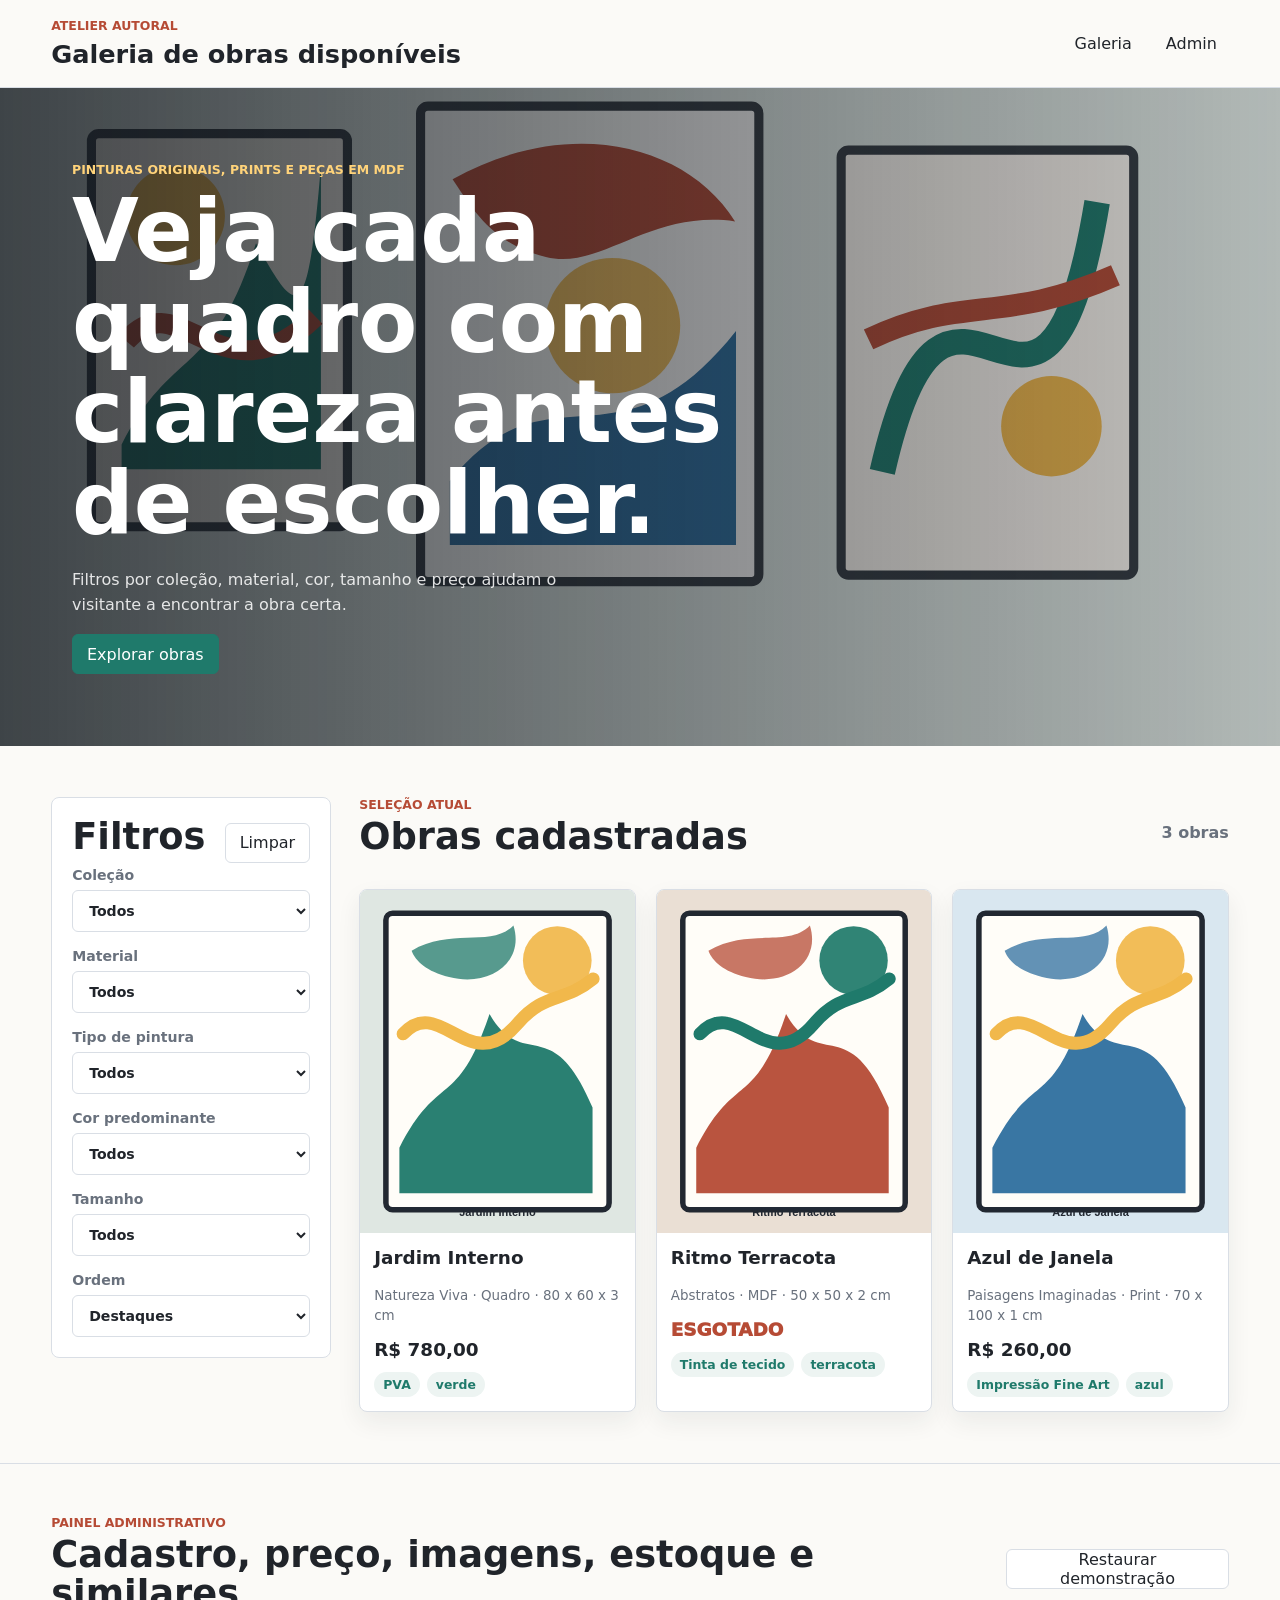
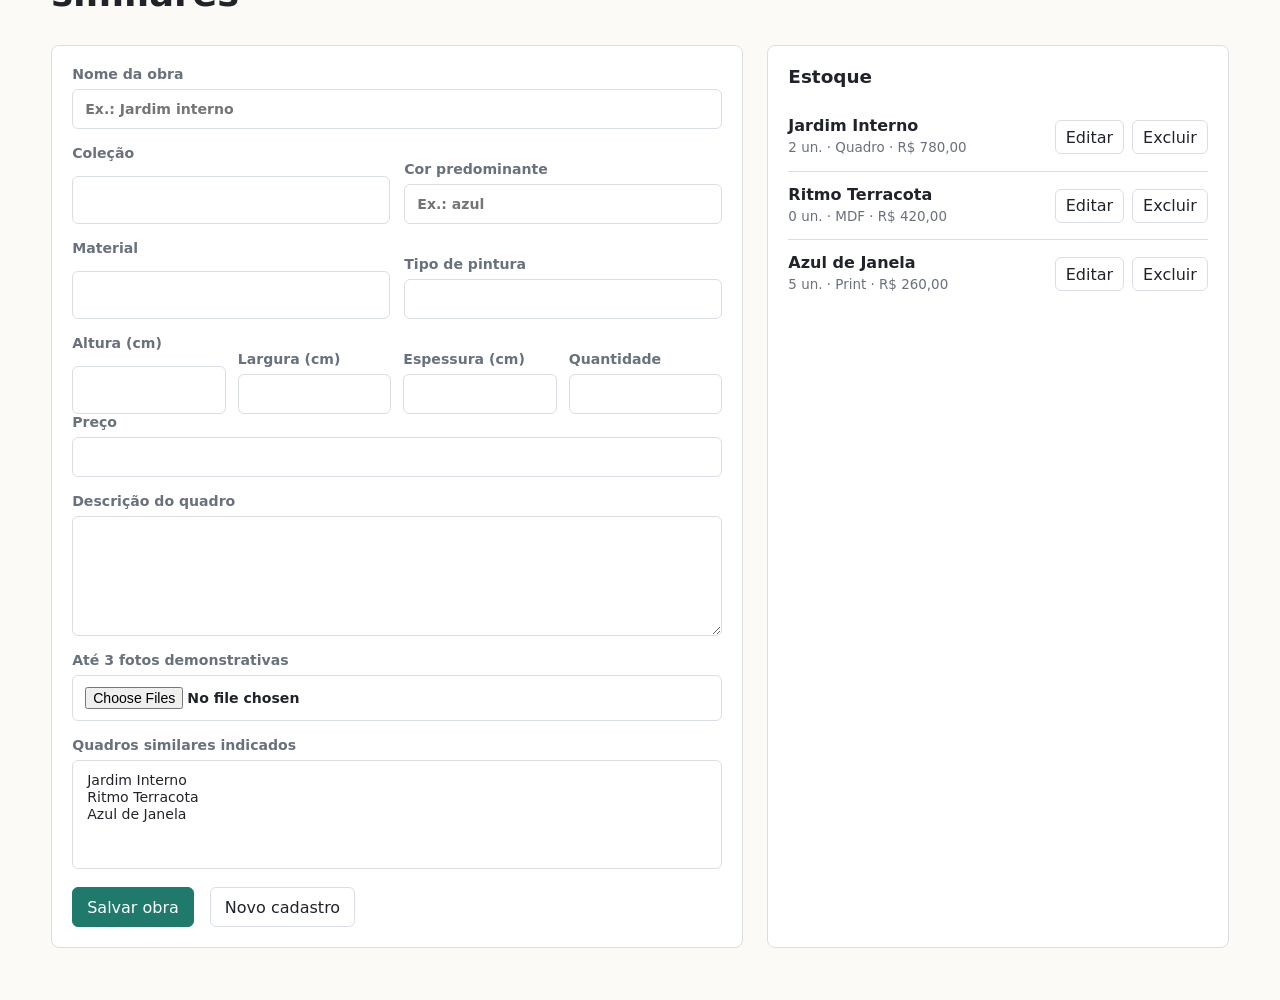
==== outputs/index.html @ 62bd4887 "Criar site de venda de quadros" ====
<!doctype html>
<html lang="pt-BR">
  <head>
    <meta charset="utf-8" />
    <meta name="viewport" content="width=device-width, initial-scale=1" />
    <title>Atelier Autoral | Galeria de Quadros</title>
    <link rel="stylesheet" href="./styles.css" />
  </head>
  <body>
    <header class="topbar">
      <div>
        <p class="eyebrow">Atelier autoral</p>
        <h1>Galeria de obras disponíveis</h1>
      </div>
      <nav class="nav">
        <a href="#galeria">Galeria</a>
        <a href="#admin">Admin</a>
      </nav>
    </header>

    <main>
      <section class="hero" aria-label="Destaque da galeria">
        <div class="hero-copy">
          <p class="eyebrow">Pinturas originais, prints e peças em MDF</p>
          <h2>Veja cada quadro com clareza antes de escolher.</h2>
          <p>Filtros por coleção, material, cor, tamanho e preço ajudam o visitante a encontrar a obra certa.</p>
          <a class="primary-link" href="#galeria">Explorar obras</a>
        </div>
      </section>

      <section class="gallery-shell" id="galeria">
        <aside class="filters" aria-label="Filtros da galeria">
          <div class="filter-head">
            <h2>Filtros</h2>
            <button id="clearFilters" type="button">Limpar</button>
          </div>

          <label>
            Coleção
            <select id="collectionFilter"></select>
          </label>

          <label>
            Material
            <select id="materialFilter"></select>
          </label>

          <label>
            Tipo de pintura
            <select id="paintFilter"></select>
          </label>

          <label>
            Cor predominante
            <select id="colorFilter"></select>
          </label>

          <label>
            Tamanho
            <select id="sizeFilter">
              <option value="">Todos</option>
              <option value="pequeno">Pequeno</option>
              <option value="medio">Médio</option>
              <option value="grande">Grande</option>
            </select>
          </label>

          <label>
            Ordem
            <select id="sortFilter">
              <option value="featured">Destaques</option>
              <option value="priceAsc">Menor preço</option>
              <option value="priceDesc">Maior preço</option>
              <option value="stock">Em estoque primeiro</option>
            </select>
          </label>
        </aside>

        <section class="gallery-content">
          <div class="section-title">
            <div>
              <p class="eyebrow">Seleção atual</p>
              <h2 id="resultTitle">Obras cadastradas</h2>
            </div>
            <span id="resultCount"></span>
          </div>
          <div class="art-grid" id="artGrid"></div>
        </section>
      </section>

      <section class="admin" id="admin">
        <div class="section-title">
          <div>
            <p class="eyebrow">Painel administrativo</p>
            <h2>Cadastro, preço, imagens, estoque e similares</h2>
          </div>
          <button id="resetDemo" type="button">Restaurar demonstração</button>
        </div>

        <div class="admin-layout">
          <form id="productForm" class="admin-form">
            <input type="hidden" id="productId" />

            <label>
              Nome da obra
              <input id="titleInput" required placeholder="Ex.: Jardim interno" />
            </label>

            <div class="split">
              <label>
                Coleção
                <input id="collectionInput" list="collectionList" required />
                <datalist id="collectionList"></datalist>
              </label>
              <label>
                Cor predominante
                <input id="colorInput" required placeholder="Ex.: azul" />
              </label>
            </div>

            <div class="split">
              <label>
                Material
                <input id="materialInput" list="materialList" required />
                <datalist id="materialList"></datalist>
              </label>
              <label>
                Tipo de pintura
                <input id="paintInput" list="paintList" required />
                <datalist id="paintList"></datalist>
              </label>
            </div>

            <div class="quad">
              <label>
                Altura (cm)
                <input id="heightInput" type="number" min="1" required />
              </label>
              <label>
                Largura (cm)
                <input id="widthInput" type="number" min="1" required />
              </label>
              <label>
                Espessura (cm)
                <input id="depthInput" type="number" min="0" step="0.1" required />
              </label>
              <label>
                Quantidade
                <input id="stockInput" type="number" min="0" required />
              </label>
            </div>

            <label>
              Preço
              <input id="priceInput" type="number" min="0" step="0.01" required />
            </label>

            <label>
              Descrição do quadro
              <textarea id="descriptionInput" rows="6" required></textarea>
            </label>

            <label>
              Até 3 fotos demonstrativas
              <input id="imageInput" type="file" accept="image/*" multiple />
            </label>

            <label>
              Quadros similares indicados
              <select id="similarInput" multiple size="5"></select>
            </label>

            <div class="form-actions">
              <button class="primary-button" type="submit">Salvar obra</button>
              <button id="newProduct" type="button">Novo cadastro</button>
            </div>
          </form>

          <div class="inventory">
            <h3>Estoque</h3>
            <div id="inventoryList"></div>
          </div>
        </div>
      </section>
    </main>

    <dialog id="productModal" class="modal">
      <button class="close" id="closeModal" aria-label="Fechar" type="button">x</button>
      <div class="modal-body" id="modalBody"></div>
    </dialog>

    <script src="./app.js"></script>
  </body>
</html>
---- outputs/styles.css ----
:root {
  color-scheme: light;
  --ink: #20242a;
  --muted: #69717d;
  --line: #d9dee5;
  --paper: #fbfaf7;
  --panel: #ffffff;
  --accent: #1f7a6b;
  --accent-2: #b64b35;
  --sun: #f1b84b;
  --soft: #edf4f2;
  --shadow: 0 18px 45px rgba(30, 36, 42, 0.12);
}

* {
  box-sizing: border-box;
}

html {
  scroll-behavior: smooth;
}

body {
  margin: 0;
  background: var(--paper);
  color: var(--ink);
  font-family: Inter, ui-sans-serif, system-ui, -apple-system, BlinkMacSystemFont, "Segoe UI", sans-serif;
}

button,
input,
select,
textarea {
  font: inherit;
}

button,
a.primary-link {
  border: 1px solid var(--line);
  border-radius: 6px;
  background: #fff;
  color: var(--ink);
  cursor: pointer;
  min-height: 40px;
  padding: 0 14px;
  text-decoration: none;
  display: inline-flex;
  align-items: center;
  justify-content: center;
  transition: transform 0.2s ease, border-color 0.2s ease, background 0.2s ease;
}

button:hover,
a.primary-link:hover {
  border-color: var(--accent);
  transform: translateY(-1px);
}

.primary-button,
a.primary-link {
  background: var(--accent);
  color: #fff;
  border-color: var(--accent);
}

.topbar {
  min-height: 86px;
  padding: 18px clamp(18px, 4vw, 56px);
  display: flex;
  align-items: center;
  justify-content: space-between;
  gap: 24px;
  background: rgba(251, 250, 247, 0.92);
  backdrop-filter: blur(12px);
  position: sticky;
  top: 0;
  z-index: 10;
  border-bottom: 1px solid var(--line);
}

h1,
h2,
h3,
p {
  margin-top: 0;
}

h1 {
  font-size: clamp(1.15rem, 2vw, 1.8rem);
  margin-bottom: 0;
}

h2 {
  font-size: clamp(1.45rem, 3vw, 2.3rem);
  line-height: 1.05;
  margin-bottom: 10px;
}

h3 {
  font-size: 1.15rem;
}

.eyebrow {
  margin-bottom: 6px;
  color: var(--accent-2);
  font-size: 0.78rem;
  font-weight: 800;
  letter-spacing: 0;
  text-transform: uppercase;
}

.nav {
  display: flex;
  gap: 10px;
}

.nav a {
  color: var(--ink);
  text-decoration: none;
  padding: 9px 12px;
  border-radius: 6px;
}

.nav a:hover {
  background: var(--soft);
}

.hero {
  min-height: 540px;
  padding: clamp(28px, 6vw, 72px);
  display: flex;
  align-items: flex-end;
  background:
    linear-gradient(90deg, rgba(17, 22, 28, 0.78), rgba(17, 22, 28, 0.22)),
    url("data:image/svg+xml,%3Csvg xmlns='http://www.w3.org/2000/svg' viewBox='0 0 1400 820'%3E%3Crect width='1400' height='820' fill='%23dfe7e2'/%3E%3Cg transform='translate(100 70)'%3E%3Crect x='0' y='30' width='280' height='430' rx='8' fill='%23f7f2e8' stroke='%23343a40' stroke-width='10'/%3E%3Cpath d='M33 370 C90 260 132 300 180 150 C225 230 236 245 251 65 L251 397 L33 397Z' fill='%231f7a6b'/%3E%3Ccircle cx='92' cy='120' r='54' fill='%23f1b84b'/%3E%3Cpath d='M38 257 C96 188 143 330 245 230' fill='none' stroke='%23b64b35' stroke-width='22'/%3E%3Crect x='360' y='0' width='370' height='520' rx='8' fill='%23fbfaf7' stroke='%23343a40' stroke-width='10'/%3E%3Cpath d='M395 80 C520 10 650 40 704 126 C610 113 558 180 497 165 C438 151 416 111 395 80Z' fill='%23b64b35'/%3E%3Cpath d='M392 410 C500 275 575 410 705 246 L705 480 L392 480Z' fill='%232f6f9f'/%3E%3Ccircle cx='570' cy='240' r='74' fill='%23f1b84b' opacity='.9'/%3E%3Crect x='820' y='48' width='320' height='465' rx='8' fill='%23faf5ee' stroke='%23343a40' stroke-width='10'/%3E%3Cpath d='M865 400 C940 70 1040 470 1100 105' fill='none' stroke='%231f7a6b' stroke-width='28'/%3E%3Cpath d='M850 255 C955 205 995 240 1120 185' fill='none' stroke='%23b64b35' stroke-width='24'/%3E%3Ccircle cx='1050' cy='350' r='55' fill='%23f1b84b'/%3E%3C/g%3E%3C/svg%3E");
  background-size: cover;
  background-position: center;
}

.hero-copy {
  color: #fff;
  max-width: 660px;
}

.hero-copy .eyebrow {
  color: #ffd37a;
}

.hero-copy h2 {
  font-size: clamp(2.2rem, 7vw, 5.4rem);
  margin-bottom: 18px;
}

.hero-copy p {
  color: rgba(255, 255, 255, 0.86);
  max-width: 520px;
  line-height: 1.6;
}

.gallery-shell {
  display: grid;
  grid-template-columns: 280px 1fr;
  gap: 28px;
  padding: clamp(24px, 4vw, 56px);
}

.filters,
.admin-form,
.inventory {
  background: var(--panel);
  border: 1px solid var(--line);
  border-radius: 8px;
  padding: 20px;
}

.filters {
  align-self: start;
  position: sticky;
  top: 112px;
}

.filter-head,
.section-title,
.form-actions,
.stock-row {
  display: flex;
  align-items: center;
  justify-content: space-between;
  gap: 16px;
}

label {
  display: grid;
  gap: 7px;
  color: var(--muted);
  font-size: 0.88rem;
  font-weight: 700;
}

.filters label + label,
.admin-form label + label {
  margin-top: 16px;
}

input,
select,
textarea {
  width: 100%;
  border: 1px solid var(--line);
  border-radius: 6px;
  background: #fff;
  color: var(--ink);
  padding: 11px 12px;
}

textarea {
  resize: vertical;
}

.section-title {
  margin-bottom: 22px;
}

#resultCount {
  color: var(--muted);
  font-weight: 800;
}

.art-grid {
  display: grid;
  grid-template-columns: repeat(auto-fill, minmax(230px, 1fr));
  gap: 20px;
}

.art-card {
  border: 1px solid var(--line);
  border-radius: 8px;
  overflow: hidden;
  background: #fff;
  box-shadow: 0 10px 24px rgba(30, 36, 42, 0.07);
  cursor: pointer;
}

.art-card img {
  width: 100%;
  aspect-ratio: 4 / 5;
  object-fit: cover;
  display: block;
  background: var(--soft);
}

.art-info {
  padding: 14px;
}

.meta {
  color: var(--muted);
  font-size: 0.84rem;
  line-height: 1.45;
}

.price {
  margin: 10px 0 0;
  font-size: 1.15rem;
  font-weight: 900;
}

.soldout {
  color: var(--accent-2);
  font-weight: 950;
}

.tags {
  display: flex;
  flex-wrap: wrap;
  gap: 7px;
  margin-top: 12px;
}

.tag {
  background: var(--soft);
  color: var(--accent);
  border-radius: 999px;
  padding: 5px 9px;
  font-size: 0.78rem;
  font-weight: 800;
}

.admin {
  padding: clamp(24px, 4vw, 56px);
  border-top: 1px solid var(--line);
}

.admin-layout {
  display: grid;
  grid-template-columns: minmax(0, 1.2fr) minmax(300px, 0.8fr);
  gap: 24px;
}

.split {
  display: grid;
  grid-template-columns: 1fr 1fr;
  gap: 14px;
  margin-top: 16px;
}

.quad {
  display: grid;
  grid-template-columns: repeat(4, 1fr);
  gap: 12px;
  margin-top: 16px;
}

.form-actions {
  justify-content: flex-start;
  margin-top: 18px;
}

.inventory h3 {
  margin-bottom: 16px;
}

.stock-row {
  border-top: 1px solid var(--line);
  padding: 13px 0;
}

.stock-row:first-child {
  border-top: 0;
}

.stock-row p {
  margin-bottom: 2px;
  font-weight: 850;
}

.stock-actions {
  display: flex;
  gap: 8px;
}

.stock-actions button {
  min-height: 34px;
  padding: 0 10px;
}

.modal {
  width: min(1120px, calc(100vw - 32px));
  max-height: calc(100vh - 32px);
  border: 0;
  border-radius: 8px;
  padding: 0;
  box-shadow: var(--shadow);
}

.modal::backdrop {
  background: rgba(10, 12, 16, 0.58);
}

.close {
  position: absolute;
  top: 12px;
  right: 12px;
  z-index: 2;
  width: 42px;
  padding: 0;
  font-weight: 900;
}

.modal-body {
  display: grid;
  grid-template-columns: minmax(0, 1.15fr) minmax(300px, 0.85fr);
  gap: 26px;
  padding: 28px;
}

.photo-viewer img {
  width: 100%;
  max-height: 72vh;
  object-fit: contain;
  background: var(--soft);
  border-radius: 8px;
}

.thumbs {
  display: flex;
  gap: 10px;
  margin-top: 10px;
}

.thumbs button {
  padding: 0;
  width: 72px;
  height: 72px;
  overflow: hidden;
}

.thumbs img {
  width: 100%;
  height: 100%;
  object-fit: cover;
}

.details {
  padding-right: 40px;
}

.details p {
  line-height: 1.65;
}

.similar-grid {
  display: grid;
  grid-template-columns: repeat(2, minmax(0, 1fr));
  gap: 12px;
  margin-top: 14px;
}

.similar {
  border: 1px solid var(--line);
  border-radius: 8px;
  overflow: hidden;
  background: #fff;
}

.similar img {
  width: 100%;
  aspect-ratio: 1;
  object-fit: cover;
  display: block;
}

.similar p {
  margin: 8px;
  font-size: 0.86rem;
  font-weight: 850;
}

@media (max-width: 900px) {
  .gallery-shell,
  .admin-layout,
  .modal-body {
    grid-template-columns: 1fr;
  }

  .filters {
    position: static;
  }

  .quad {
    grid-template-columns: 1fr 1fr;
  }

  .details {
    padding-right: 0;
  }
}

@media (max-width: 640px) {
  .topbar,
  .section-title,
  .filter-head {
    align-items: flex-start;
    flex-direction: column;
  }

  .hero {
    min-height: 500px;
  }

  .split,
  .quad {
    grid-template-columns: 1fr;
  }

  .similar-grid {
    grid-template-columns: 1fr;
  }
}
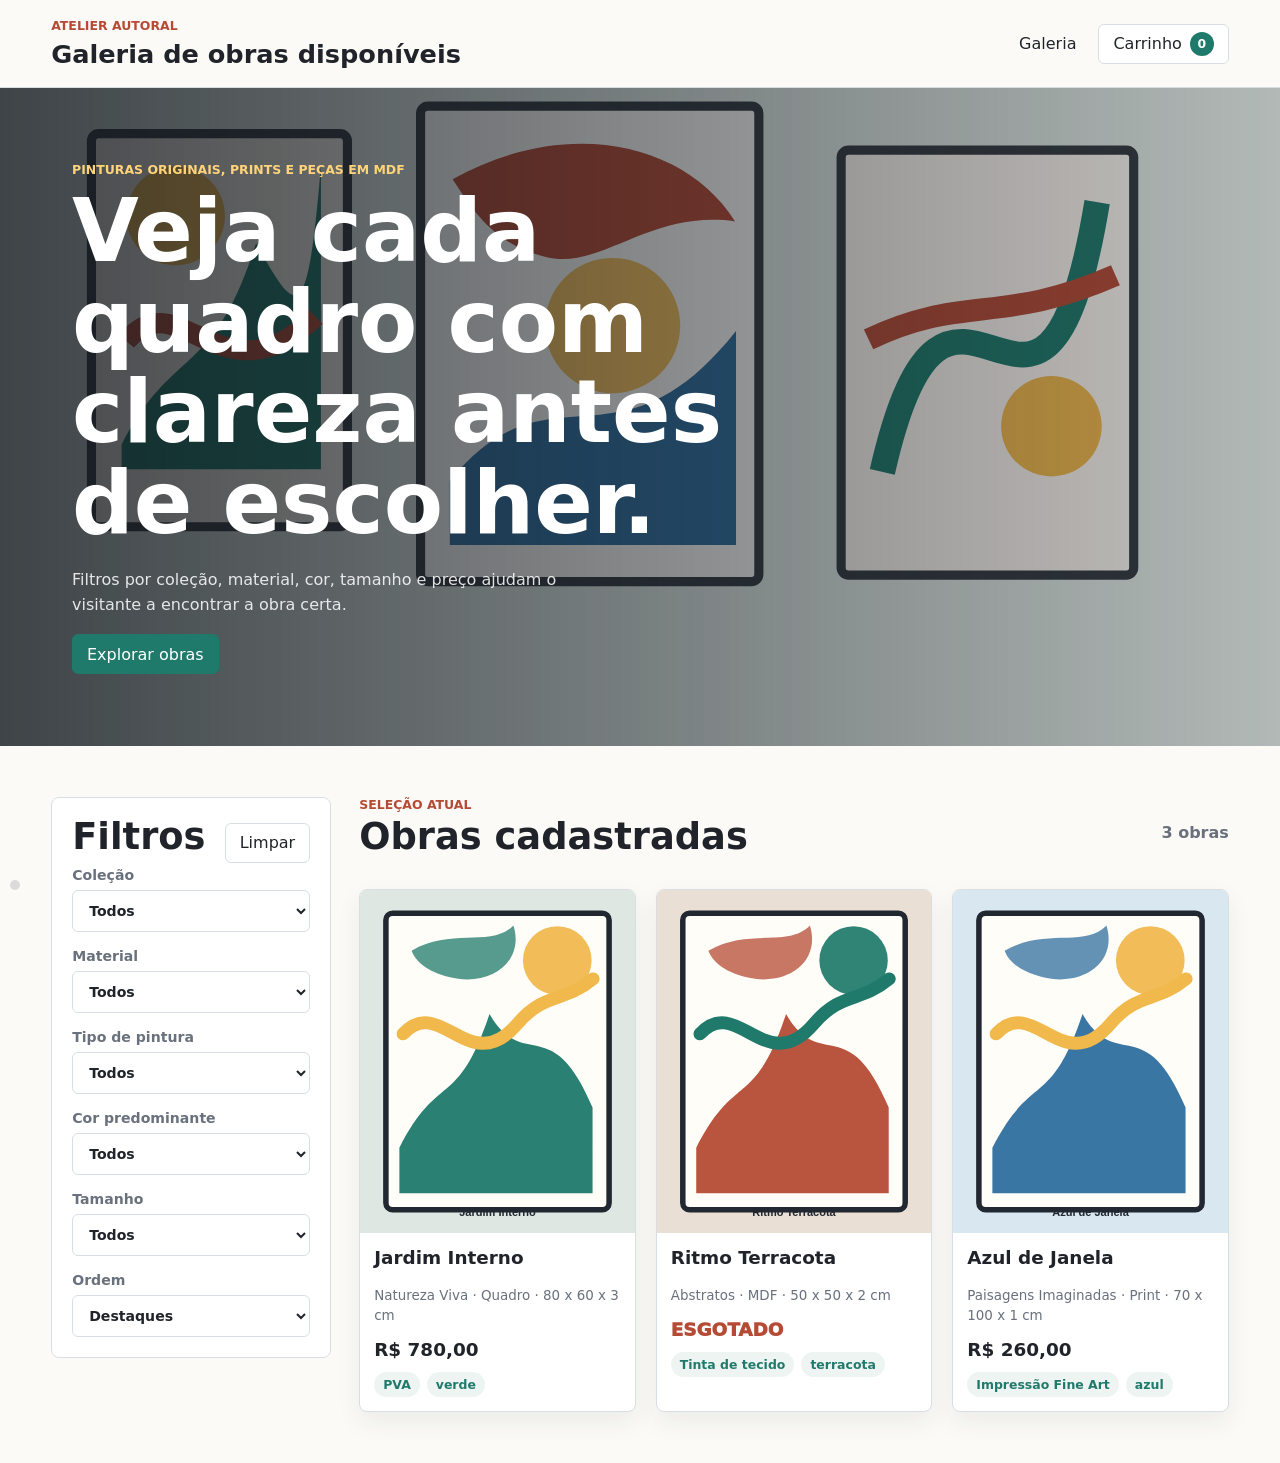
==== commit a00d9422: "Adicionar login admin carrinho e checkout" ====
--- a/outputs/index.html
+++ b/outputs/index.html
@@ -14,7 +14,7 @@
       </div>
       <nav class="nav">
         <a href="#galeria">Galeria</a>
-        <a href="#admin">Admin</a>
+        <button class="cart-trigger" id="cartTrigger" type="button">Carrinho <span id="cartCount">0</span></button>
       </nav>
     </header>
 
@@ -88,13 +88,16 @@
         </section>
       </section>
 
-      <section class="admin" id="admin">
+      <section class="admin admin-locked" id="admin" hidden>
         <div class="section-title">
           <div>
             <p class="eyebrow">Painel administrativo</p>
             <h2>Cadastro, preço, imagens, estoque e similares</h2>
           </div>
-          <button id="resetDemo" type="button">Restaurar demonstração</button>
+          <div class="admin-actions">
+            <button id="resetDemo" type="button">Restaurar demonstração</button>
+            <button id="logoutAdmin" type="button">Sair</button>
+          </div>
         </div>
 
         <div class="admin-layout">
@@ -164,6 +167,7 @@
               Até 3 fotos demonstrativas
               <input id="imageInput" type="file" accept="image/*" multiple />
             </label>
+            <div class="image-sequence" id="imageSequence" aria-live="polite"></div>
 
             <label>
               Quadros similares indicados
@@ -178,11 +182,53 @@
 
           <div class="inventory">
             <h3>Estoque</h3>
+            <div class="checkout-settings">
+              <label>
+                Endpoint seguro Mercado Pago
+                <input id="checkoutEndpointInput" placeholder="https://seu-backend.com/api/checkout" />
+              </label>
+              <button id="saveCheckoutEndpoint" type="button">Salvar endpoint</button>
+            </div>
             <div id="inventoryList"></div>
           </div>
         </div>
       </section>
     </main>
+
+    <button class="quiet-admin-entry" id="adminEntry" type="button" aria-label="Acesso reservado"></button>
+
+    <dialog id="loginModal" class="login-modal">
+      <form id="loginForm" class="login-card">
+        <button class="close" id="closeLogin" aria-label="Fechar" type="button">x</button>
+        <p class="eyebrow">Acesso reservado</p>
+        <h2>Login</h2>
+        <label>
+          Senha
+          <input id="adminPassword" type="password" autocomplete="current-password" required />
+        </label>
+        <p class="login-error" id="loginError"></p>
+        <button class="primary-button" type="submit">Entrar</button>
+      </form>
+    </dialog>
+
+    <dialog id="cartDrawer" class="cart-drawer">
+      <div class="cart-panel">
+        <div class="section-title">
+          <div>
+            <p class="eyebrow">Compra</p>
+            <h2>Carrinho</h2>
+          </div>
+          <button class="close" id="closeCart" aria-label="Fechar" type="button">x</button>
+        </div>
+        <div id="cartItems"></div>
+        <div class="cart-total">
+          <span>Total</span>
+          <strong id="cartTotal">R$ 0,00</strong>
+        </div>
+        <p class="checkout-note" id="checkoutNote"></p>
+        <button class="primary-button checkout-button" id="checkoutButton" type="button">Finalizar compra</button>
+      </div>
+    </dialog>
 
     <dialog id="productModal" class="modal">
       <button class="close" id="closeModal" aria-label="Fechar" type="button">x</button>
--- a/outputs/styles.css
+++ b/outputs/styles.css
@@ -111,6 +111,7 @@
 
 .nav {
   display: flex;
+  align-items: center;
   gap: 10px;
 }
 
@@ -123,6 +124,22 @@
 
 .nav a:hover {
   background: var(--soft);
+}
+
+.cart-trigger {
+  gap: 8px;
+}
+
+.cart-trigger span {
+  display: inline-grid;
+  place-items: center;
+  min-width: 24px;
+  height: 24px;
+  border-radius: 999px;
+  background: var(--accent);
+  color: #fff;
+  font-size: 0.78rem;
+  font-weight: 900;
 }
 
 .hero {
@@ -291,6 +308,16 @@
   border-top: 1px solid var(--line);
 }
 
+.admin[hidden] {
+  display: none;
+}
+
+.admin-actions {
+  display: flex;
+  gap: 10px;
+  flex-wrap: wrap;
+}
+
 .admin-layout {
   display: grid;
   grid-template-columns: minmax(0, 1.2fr) minmax(300px, 0.8fr);
@@ -316,8 +343,69 @@
   margin-top: 18px;
 }
 
+.image-sequence {
+  display: grid;
+  grid-template-columns: repeat(3, minmax(0, 1fr));
+  gap: 12px;
+  margin: 12px 0 16px;
+}
+
+.sequence-card {
+  border: 1px solid var(--line);
+  border-radius: 8px;
+  background: #fff;
+  overflow: hidden;
+}
+
+.sequence-image {
+  display: grid;
+  place-items: center;
+  aspect-ratio: 4 / 3;
+  background: var(--soft);
+  color: var(--muted);
+  font-size: 0.85rem;
+  font-weight: 800;
+}
+
+.sequence-image img {
+  width: 100%;
+  height: 100%;
+  object-fit: cover;
+  display: block;
+}
+
+.sequence-card div:last-child {
+  padding: 10px;
+}
+
+.sequence-card strong {
+  display: block;
+  margin-bottom: 4px;
+}
+
+.sequence-card p {
+  margin-bottom: 0;
+  color: var(--muted);
+  font-size: 0.78rem;
+  line-height: 1.35;
+}
+
+.sequence-card.empty {
+  border-style: dashed;
+}
+
 .inventory h3 {
   margin-bottom: 16px;
+}
+
+.checkout-settings {
+  display: grid;
+  gap: 10px;
+  padding: 14px;
+  margin-bottom: 16px;
+  border: 1px solid var(--line);
+  border-radius: 8px;
+  background: var(--soft);
 }
 
 .stock-row {
@@ -355,6 +443,109 @@
 
 .modal::backdrop {
   background: rgba(10, 12, 16, 0.58);
+}
+
+.login-modal,
+.cart-drawer {
+  border: 0;
+  padding: 0;
+  border-radius: 8px;
+  box-shadow: var(--shadow);
+}
+
+.login-modal::backdrop,
+.cart-drawer::backdrop {
+  background: rgba(10, 12, 16, 0.42);
+}
+
+.login-card {
+  width: min(420px, calc(100vw - 32px));
+  padding: 28px;
+  background: #fff;
+  position: relative;
+}
+
+.login-card h2 {
+  margin-bottom: 18px;
+}
+
+.login-error,
+.checkout-note {
+  min-height: 22px;
+  margin: 10px 0;
+  color: var(--accent-2);
+  font-size: 0.9rem;
+  font-weight: 800;
+}
+
+.quiet-admin-entry {
+  position: fixed;
+  left: 10px;
+  bottom: 10px;
+  width: 10px;
+  height: 10px;
+  min-height: 10px;
+  padding: 0;
+  border: 0;
+  border-radius: 50%;
+  background: rgba(32, 36, 42, 0.14);
+  z-index: 30;
+}
+
+.quiet-admin-entry:hover {
+  background: rgba(31, 122, 107, 0.45);
+  transform: none;
+}
+
+.cart-drawer {
+  width: min(520px, calc(100vw - 24px));
+  margin-left: auto;
+  margin-right: 12px;
+}
+
+.cart-panel {
+  padding: 24px;
+  background: #fff;
+  min-height: min(620px, calc(100vh - 40px));
+}
+
+.cart-item {
+  display: grid;
+  grid-template-columns: 82px 1fr auto;
+  gap: 12px;
+  align-items: center;
+  padding: 12px 0;
+  border-top: 1px solid var(--line);
+}
+
+.cart-item:first-child {
+  border-top: 0;
+}
+
+.cart-item img {
+  width: 82px;
+  height: 82px;
+  object-fit: cover;
+  border-radius: 8px;
+  background: var(--soft);
+}
+
+.cart-item p {
+  margin-bottom: 2px;
+}
+
+.cart-total {
+  display: flex;
+  align-items: center;
+  justify-content: space-between;
+  border-top: 1px solid var(--line);
+  margin-top: 14px;
+  padding-top: 18px;
+  font-size: 1.15rem;
+}
+
+.checkout-button {
+  width: 100%;
 }
 
 .close {
@@ -382,6 +573,33 @@
   border-radius: 8px;
 }
 
+.main-photo-wrap {
+  position: relative;
+}
+
+.main-photo-wrap img {
+  cursor: zoom-in;
+}
+
+.buy-float {
+  position: absolute;
+  left: 50%;
+  bottom: 18px;
+  transform: translateX(-50%);
+  background: var(--accent);
+  color: #fff;
+  border-color: var(--accent);
+  box-shadow: 0 12px 24px rgba(10, 12, 16, 0.2);
+}
+
+.buy-float:hover {
+  transform: translateX(-50%) translateY(-1px);
+}
+
+.detail-buy {
+  margin: 12px 0 18px;
+}
+
 .thumbs {
   display: flex;
   gap: 10px;
@@ -449,6 +667,10 @@
 
   .quad {
     grid-template-columns: 1fr 1fr;
+  }
+
+  .image-sequence {
+    grid-template-columns: 1fr;
   }
 
   .details {
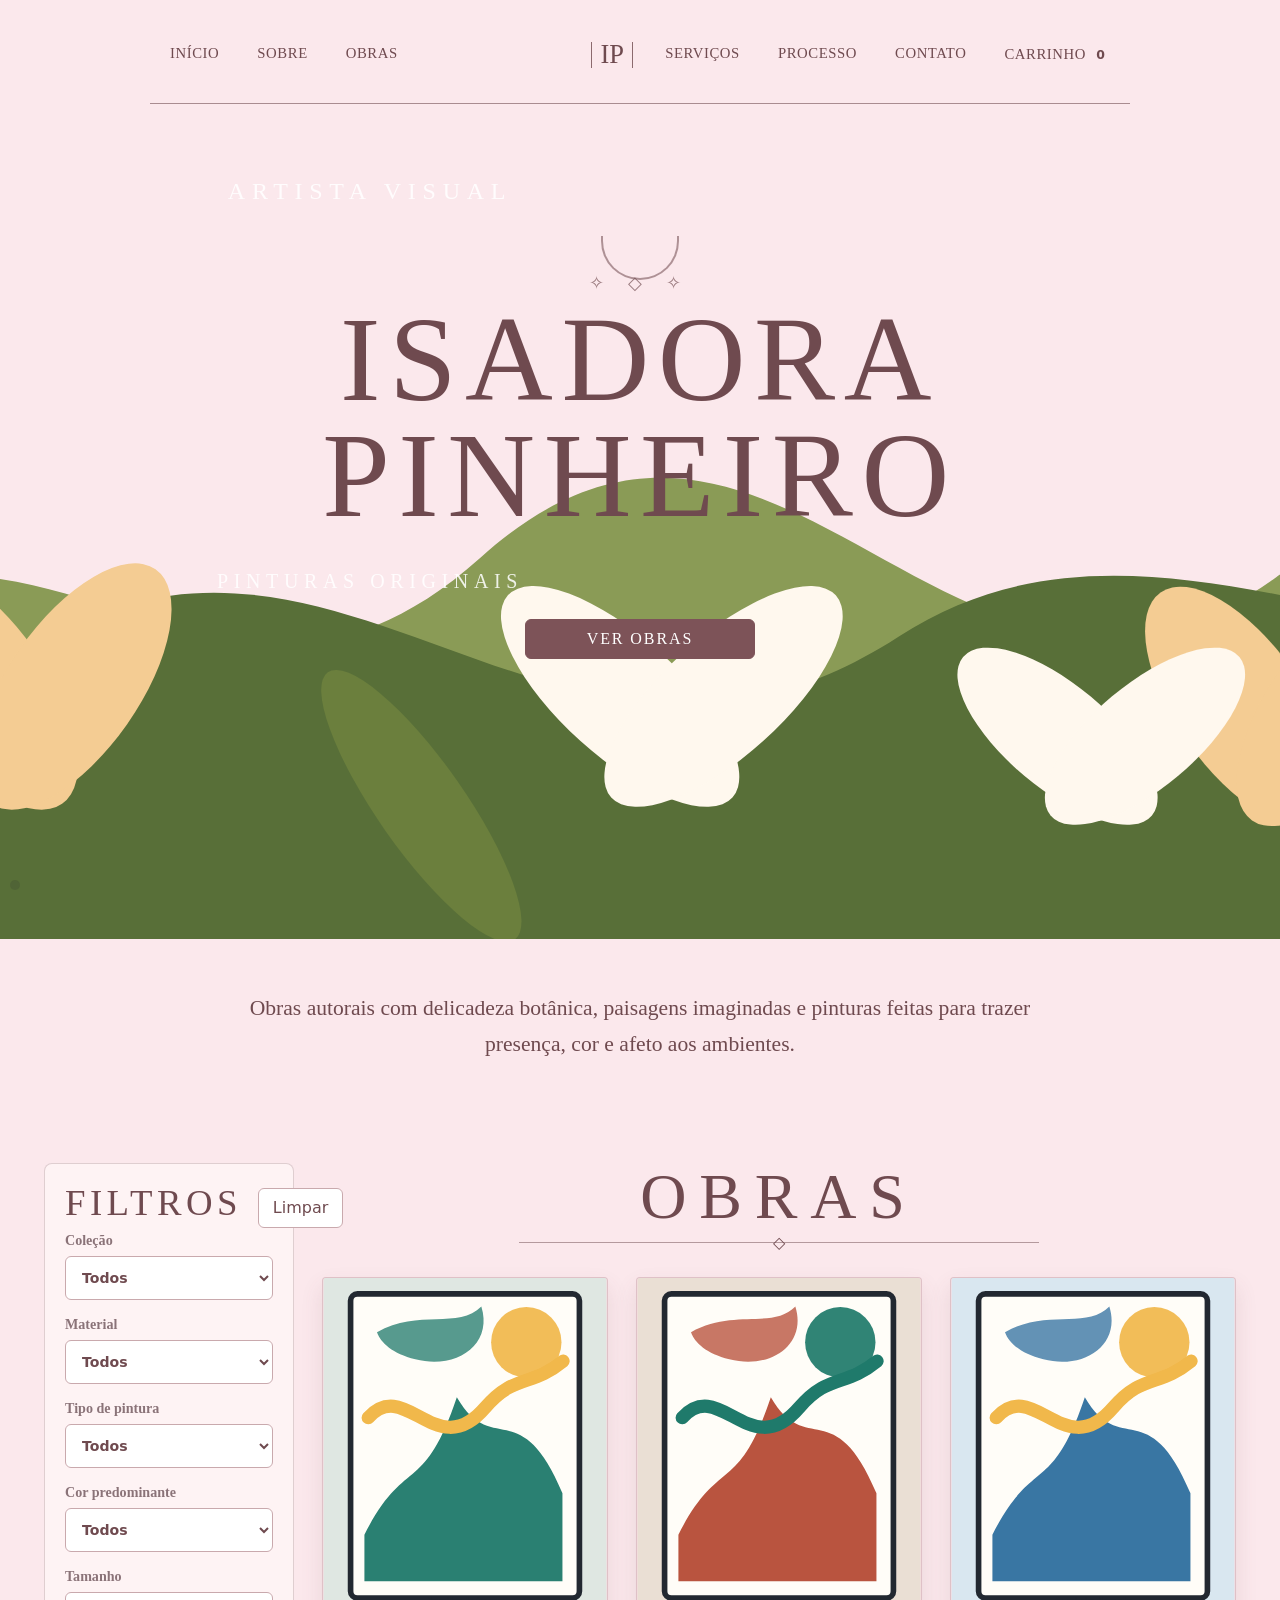
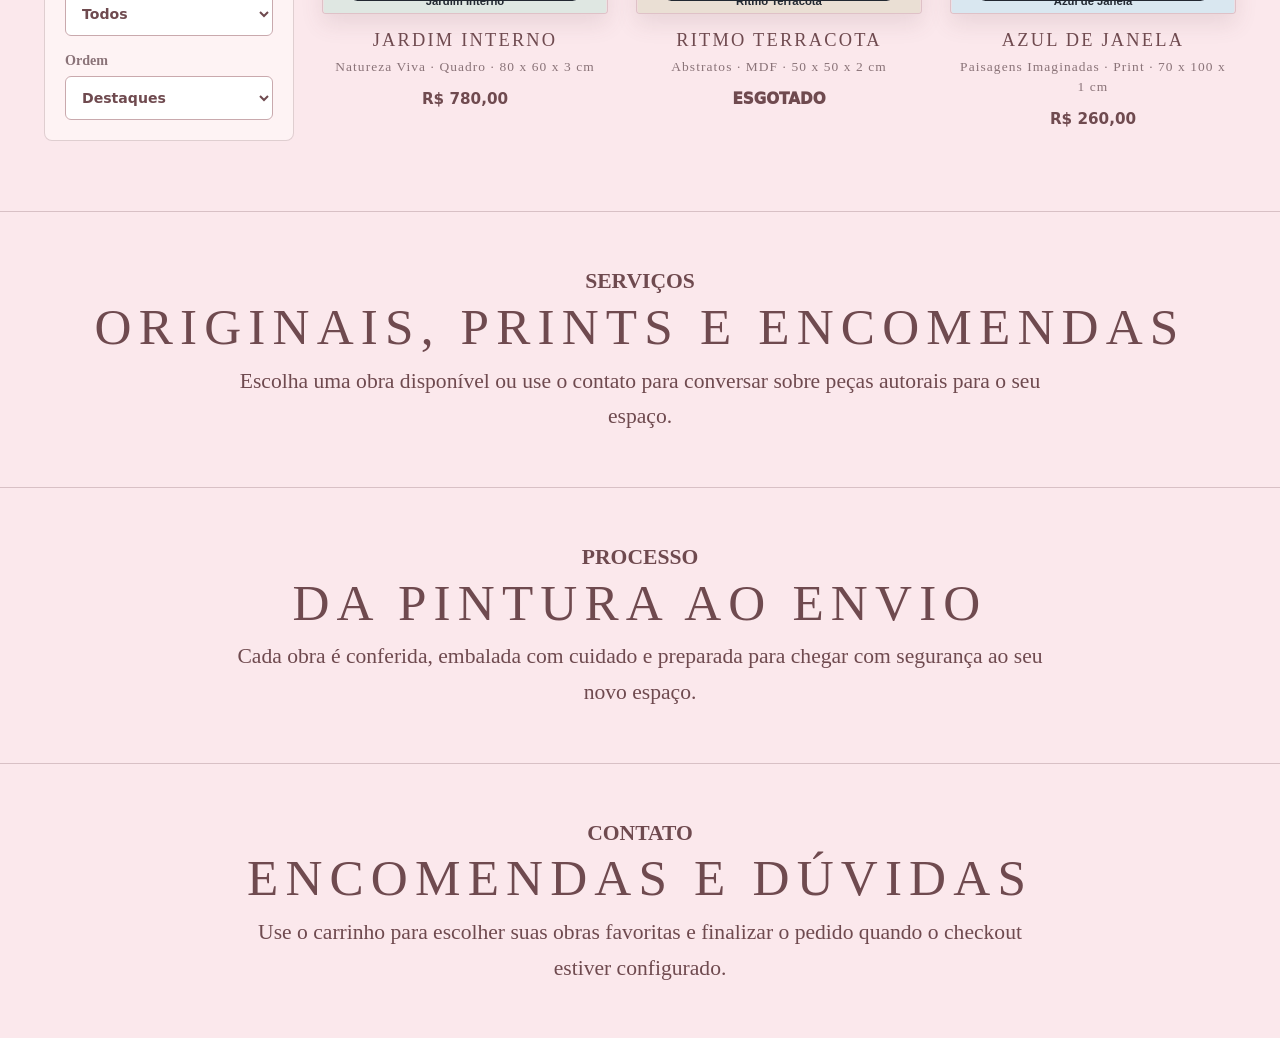
==== commit bc38870e: "Atualizar design visual da loja" ====
--- a/outputs/index.html
+++ b/outputs/index.html
@@ -4,28 +4,37 @@
     <meta charset="utf-8" />
     <meta name="viewport" content="width=device-width, initial-scale=1" />
     <title>Atelier Autoral | Galeria de Quadros</title>
-    <link rel="stylesheet" href="./styles.css" />
+    <link rel="stylesheet" href="./styles.css?v=5" />
   </head>
   <body>
     <header class="topbar">
-      <div>
-        <p class="eyebrow">Atelier autoral</p>
-        <h1>Galeria de obras disponíveis</h1>
-      </div>
+      <nav class="nav nav-left" aria-label="Navegação principal">
+        <a href="#inicio">Início</a>
+        <a href="#sobre">Sobre</a>
+        <a href="#galeria">Obras</a>
+      </nav>
+      <a class="brand-mark" href="#inicio" aria-label="Isadora Pinheiro">IP</a>
       <nav class="nav">
-        <a href="#galeria">Galeria</a>
+        <a href="#servicos">Serviços</a>
+        <a href="#processo">Processo</a>
+        <a href="#contato">Contato</a>
         <button class="cart-trigger" id="cartTrigger" type="button">Carrinho <span id="cartCount">0</span></button>
       </nav>
     </header>
 
     <main>
-      <section class="hero" aria-label="Destaque da galeria">
+      <section class="hero" id="inicio" aria-label="Destaque da galeria">
         <div class="hero-copy">
-          <p class="eyebrow">Pinturas originais, prints e peças em MDF</p>
-          <h2>Veja cada quadro com clareza antes de escolher.</h2>
-          <p>Filtros por coleção, material, cor, tamanho e preço ajudam o visitante a encontrar a obra certa.</p>
-          <a class="primary-link" href="#galeria">Explorar obras</a>
-        </div>
+          <p class="hero-arc">Artista visual</p>
+          <div class="hero-ornament" aria-hidden="true"></div>
+          <h1>Isadora Pinheiro</h1>
+          <p class="hero-subtitle">Pinturas originais</p>
+          <a class="primary-link" href="#galeria">Ver obras</a>
+        </div>
+      </section>
+
+      <section class="intro-band" id="sobre">
+        <p>Obras autorais com delicadeza botânica, paisagens imaginadas e pinturas feitas para trazer presença, cor e afeto aos ambientes.</p>
       </section>
 
       <section class="gallery-shell" id="galeria">
@@ -79,13 +88,37 @@
         <section class="gallery-content">
           <div class="section-title">
             <div>
-              <p class="eyebrow">Seleção atual</p>
-              <h2 id="resultTitle">Obras cadastradas</h2>
+              <p class="eyebrow">Pinturas disponíveis</p>
+              <h2 id="resultTitle">Obras</h2>
             </div>
             <span id="resultCount"></span>
           </div>
           <div class="art-grid" id="artGrid"></div>
         </section>
+      </section>
+
+      <section class="process-band" id="servicos">
+        <div>
+          <p class="eyebrow">Serviços</p>
+          <h2>Originais, prints e encomendas</h2>
+        </div>
+        <p>Escolha uma obra disponível ou use o contato para conversar sobre peças autorais para o seu espaço.</p>
+      </section>
+
+      <section class="process-band" id="processo">
+        <div>
+          <p class="eyebrow">Processo</p>
+          <h2>Da pintura ao envio</h2>
+        </div>
+        <p>Cada obra é conferida, embalada com cuidado e preparada para chegar com segurança ao seu novo espaço.</p>
+      </section>
+
+      <section class="process-band contact-band" id="contato">
+        <div>
+          <p class="eyebrow">Contato</p>
+          <h2>Encomendas e dúvidas</h2>
+        </div>
+        <p>Use o carrinho para escolher suas obras favoritas e finalizar o pedido quando o checkout estiver configurado.</p>
       </section>
 
       <section class="admin admin-locked" id="admin" hidden>
@@ -235,6 +268,6 @@
       <div class="modal-body" id="modalBody"></div>
     </dialog>
 
-    <script src="./app.js"></script>
+    <script src="./app.js?v=5"></script>
   </body>
 </html>
--- a/outputs/styles.css
+++ b/outputs/styles.css
@@ -25,6 +25,7 @@
   background: var(--paper);
   color: var(--ink);
   font-family: Inter, ui-sans-serif, system-ui, -apple-system, BlinkMacSystemFont, "Segoe UI", sans-serif;
+  overflow-x: hidden;
 }
 
 button,
@@ -228,6 +229,7 @@
   background: #fff;
   color: var(--ink);
   padding: 11px 12px;
+  min-height: 44px;
 }
 
 textarea {
@@ -590,14 +592,29 @@
   color: #fff;
   border-color: var(--accent);
   box-shadow: 0 12px 24px rgba(10, 12, 16, 0.2);
+  min-width: 150px;
 }
 
 .buy-float:hover {
   transform: translateX(-50%) translateY(-1px);
 }
 
-.detail-buy {
-  margin: 12px 0 18px;
+.buy-actions {
+  display: flex;
+  flex-wrap: wrap;
+  gap: 10px;
+  margin: 14px 0 20px;
+}
+
+.detail-buy,
+.checkout-now {
+  min-width: 170px;
+}
+
+.checkout-now {
+  background: #fff;
+  border-color: var(--accent);
+  color: var(--accent);
 }
 
 .thumbs {
@@ -639,10 +656,17 @@
   border-radius: 8px;
   overflow: hidden;
   background: #fff;
+  display: grid;
+  grid-template-columns: 72px 1fr;
+  align-items: center;
+  min-height: 86px;
+  padding: 0;
+  text-align: left;
 }
 
 .similar img {
   width: 100%;
+  height: 100%;
   aspect-ratio: 1;
   object-fit: cover;
   display: block;
@@ -652,6 +676,7 @@
   margin: 8px;
   font-size: 0.86rem;
   font-weight: 850;
+  overflow-wrap: anywhere;
 }
 
 @media (max-width: 900px) {
@@ -679,6 +704,10 @@
 }
 
 @media (max-width: 640px) {
+  body {
+    font-size: 15px;
+  }
+
   .topbar,
   .section-title,
   .filter-head {
@@ -686,8 +715,213 @@
     flex-direction: column;
   }
 
+  .topbar {
+    position: static;
+    gap: 14px;
+    padding: 14px 16px;
+  }
+
+  .topbar h1 {
+    font-size: 1.35rem;
+    line-height: 1.12;
+  }
+
+  .nav {
+    width: 100%;
+    justify-content: space-between;
+  }
+
+  .nav a,
+  .cart-trigger {
+    min-height: 44px;
+    flex: 1;
+  }
+
   .hero {
-    min-height: 500px;
+    min-height: 420px;
+    padding: 26px 18px;
+    background-position: center top;
+  }
+
+  .hero-copy h2 {
+    font-size: 2.35rem;
+    line-height: 1.02;
+  }
+
+  .hero-copy p {
+    font-size: 0.98rem;
+  }
+
+  .hero-copy .primary-link {
+    width: 100%;
+    min-height: 48px;
+  }
+
+  .gallery-shell {
+    padding: 18px 14px 28px;
+    gap: 16px;
+  }
+
+  .filters {
+    padding: 14px;
+  }
+
+  .filters h2 {
+    font-size: 1.25rem;
+  }
+
+  .filters label + label {
+    margin-top: 10px;
+  }
+
+  .gallery-content .section-title {
+    margin-bottom: 14px;
+  }
+
+  .gallery-content h2 {
+    font-size: 1.55rem;
+  }
+
+  .art-grid {
+    grid-template-columns: 1fr;
+    gap: 16px;
+  }
+
+  .art-card img {
+    aspect-ratio: 1 / 1.12;
+  }
+
+  .art-info {
+    padding: 16px;
+  }
+
+  .art-info h3 {
+    font-size: 1.22rem;
+  }
+
+  .price {
+    font-size: 1.25rem;
+  }
+
+  .modal,
+  .login-modal,
+  .cart-drawer {
+    width: 100vw;
+    max-width: 100vw;
+    max-height: 100dvh;
+    min-height: 100dvh;
+    margin: 0;
+    border-radius: 0;
+  }
+
+  .modal-body {
+    padding: 14px;
+    gap: 16px;
+  }
+
+  .close {
+    top: 10px;
+    right: 10px;
+    width: 44px;
+    height: 44px;
+    min-height: 44px;
+    border-radius: 50%;
+    background: rgba(255, 255, 255, 0.92);
+  }
+
+  .photo-viewer img {
+    max-height: 58dvh;
+    width: 100%;
+  }
+
+  .thumbs {
+    overflow-x: auto;
+    padding-bottom: 4px;
+  }
+
+  .thumbs button {
+    flex: 0 0 68px;
+    width: 68px;
+    height: 68px;
+  }
+
+  .details h2 {
+    font-size: 1.8rem;
+    padding-right: 44px;
+  }
+
+  .buy-float {
+    bottom: 12px;
+    min-width: 132px;
+    min-height: 44px;
+  }
+
+  .buy-actions,
+  .form-actions,
+  .admin-actions {
+    flex-direction: column;
+    align-items: stretch;
+  }
+
+  .detail-buy,
+  .checkout-now,
+  .buy-actions button,
+  .form-actions button,
+  .admin-actions button {
+    width: 100%;
+    min-width: 0;
+    min-height: 48px;
+  }
+
+  .similar {
+    grid-template-columns: 84px 1fr;
+  }
+
+  .cart-panel {
+    min-height: 100dvh;
+    padding: 18px 14px;
+  }
+
+  .cart-panel .section-title {
+    padding-right: 48px;
+  }
+
+  .cart-item {
+    grid-template-columns: 72px 1fr;
+    align-items: start;
+  }
+
+  .cart-item button {
+    grid-column: 1 / -1;
+    width: 100%;
+  }
+
+  .cart-item img {
+    width: 72px;
+    height: 72px;
+  }
+
+  .cart-total {
+    position: sticky;
+    bottom: 0;
+    background: #fff;
+    padding-bottom: 12px;
+  }
+
+  .login-card {
+    width: 100%;
+    min-height: 100dvh;
+    padding: 58px 18px 18px;
+    border-radius: 0;
+  }
+
+  .admin {
+    padding: 18px 14px;
+  }
+
+  .admin-form,
+  .inventory {
+    padding: 14px;
   }
 
   .split,
@@ -698,4 +932,448 @@
   .similar-grid {
     grid-template-columns: 1fr;
   }
-}
+
+  .quiet-admin-entry {
+    width: 8px;
+    height: 8px;
+    min-height: 8px;
+  }
+}
+
+@media (max-width: 380px) {
+  .hero-copy h2 {
+    font-size: 2rem;
+  }
+
+  .topbar h1 {
+    font-size: 1.2rem;
+  }
+
+  .filters,
+  .admin-form,
+  .inventory {
+    border-left: 0;
+    border-right: 0;
+    border-radius: 0;
+  }
+}
+
+/* Isadora Pinheiro inspired visual layer */
+:root {
+  --ink: #6f4a4f;
+  --muted: #8a7378;
+  --line: #c9a9ad;
+  --paper: #fbe8ec;
+  --panel: #fff6f7;
+  --accent: #7d5358;
+  --accent-2: #a95f70;
+  --soft: #f7dce2;
+  --shadow: 0 18px 45px rgba(111, 74, 79, 0.13);
+}
+
+body {
+  background: var(--paper);
+  color: #32282a;
+  font-family: Georgia, "Times New Roman", serif;
+}
+
+button,
+input,
+select,
+textarea {
+  font-family: Inter, ui-sans-serif, system-ui, -apple-system, BlinkMacSystemFont, "Segoe UI", sans-serif;
+}
+
+.topbar {
+  display: grid;
+  grid-template-columns: 1fr auto 1fr;
+  align-items: center;
+  max-width: 980px;
+  min-height: 104px;
+  margin: 0 auto;
+  padding: 20px 20px 14px;
+  background: transparent;
+  border-bottom: 1px solid rgba(111, 74, 79, 0.58);
+  backdrop-filter: none;
+  position: relative;
+}
+
+.nav {
+  justify-content: flex-end;
+  gap: clamp(12px, 3vw, 38px);
+}
+
+.nav-left {
+  justify-content: flex-start;
+}
+
+.nav a,
+.cart-trigger {
+  border: 0;
+  background: transparent;
+  color: var(--ink);
+  font-family: Georgia, "Times New Roman", serif;
+  font-size: 0.92rem;
+  letter-spacing: 0.04em;
+  text-transform: uppercase;
+  padding: 8px 0;
+  min-height: 36px;
+}
+
+.nav a:hover,
+.cart-trigger:hover {
+  background: transparent;
+  color: var(--accent-2);
+  transform: none;
+}
+
+.cart-trigger {
+  gap: 6px;
+}
+
+.cart-trigger span {
+  min-width: 18px;
+  height: 18px;
+  background: transparent;
+  color: var(--ink);
+  font-family: Inter, ui-sans-serif, system-ui, sans-serif;
+}
+
+.brand-mark {
+  width: 58px;
+  height: 58px;
+  display: grid;
+  place-items: center;
+  border: 0;
+  color: var(--ink);
+  font-family: Georgia, "Times New Roman", serif;
+  font-size: 1.65rem;
+  text-decoration: none;
+  position: relative;
+}
+
+.brand-mark::before,
+.brand-mark::after {
+  content: "";
+  position: absolute;
+  inset: 8px 16px;
+  border: 1px solid rgba(111, 74, 79, 0.55);
+  border-left: 0;
+  border-right: 0;
+  transform: rotate(90deg);
+}
+
+.hero {
+  min-height: 690px;
+  padding: 58px 20px 280px;
+  align-items: start;
+  justify-content: center;
+  text-align: center;
+  background:
+    url("data:image/svg+xml,%3Csvg xmlns='http://www.w3.org/2000/svg' width='1600' height='420' viewBox='0 0 1600 420'%3E%3Crect width='1600' height='420' fill='none'/%3E%3Cg transform='translate(0 68)'%3E%3Cpath d='M0 300 C180 190 220 315 350 210 C500 90 580 285 720 160 C870 25 960 285 1120 170 C1280 55 1390 230 1600 95 L1600 420 L0 420Z' fill='%238a9b56'/%3E%3Cpath d='M0 352 C180 235 335 305 495 205 C650 108 760 310 930 200 C1090 96 1265 300 1600 175 L1600 420 L0 420Z' fill='%23586f38'/%3E%3Cg fill='%23e792ad'%3E%3Cellipse cx='94' cy='188' rx='46' ry='92' transform='rotate(-34 94 188)'/%3E%3Cellipse cx='154' cy='170' rx='38' ry='86' transform='rotate(28 154 170)'/%3E%3Cellipse cx='1310' cy='150' rx='48' ry='96' transform='rotate(-30 1310 150)'/%3E%3Cellipse cx='1398' cy='180' rx='38' ry='88' transform='rotate(32 1398 180)'/%3E%3Cellipse cx='1512' cy='245' rx='45' ry='86' transform='rotate(-24 1512 245)'/%3E%3C/g%3E%3Cg fill='%23f4cc93'%3E%3Cellipse cx='468' cy='225' rx='33' ry='72' transform='rotate(-35 468 225)'/%3E%3Cellipse cx='515' cy='225' rx='33' ry='72' transform='rotate(35 515 225)'/%3E%3Cellipse cx='1102' cy='235' rx='32' ry='70' transform='rotate(-35 1102 235)'/%3E%3Cellipse cx='1148' cy='235' rx='32' ry='70' transform='rotate(35 1148 235)'/%3E%3C/g%3E%3Cg fill='%23fff8ee'%3E%3Cellipse cx='790' cy='230' rx='30' ry='76' transform='rotate(-48 790 230)'/%3E%3Cellipse cx='842' cy='230' rx='30' ry='76' transform='rotate(48 842 230)'/%3E%3Cellipse cx='1010' cy='250' rx='26' ry='62' transform='rotate(-50 1010 250)'/%3E%3Cellipse cx='1054' cy='250' rx='26' ry='62' transform='rotate(50 1054 250)'/%3E%3C/g%3E%3Cg fill='%236b7f3d'%3E%3Cellipse cx='250' cy='280' rx='22' ry='78' transform='rotate(42 250 280)'/%3E%3Cellipse cx='690' cy='285' rx='22' ry='82' transform='rotate(-35 690 285)'/%3E%3Cellipse cx='1210' cy='280' rx='20' ry='86' transform='rotate(38 1210 280)'/%3E%3C/g%3E%3C/g%3E%3C/svg%3E") bottom center / cover no-repeat,
+    #fbe8ec;
+}
+
+.hero-copy {
+  color: var(--ink);
+  max-width: 1060px;
+  margin: 0 auto;
+}
+
+.hero-arc,
+.hero-subtitle {
+  color: var(--ink);
+  font-family: Georgia, "Times New Roman", serif;
+  letter-spacing: 0.28em;
+  text-transform: uppercase;
+}
+
+.hero-arc {
+  margin: 10px 0 16px;
+  font-size: clamp(1rem, 2.2vw, 1.5rem);
+}
+
+.hero-ornament {
+  width: 168px;
+  height: 68px;
+  margin: 0 auto 8px;
+  position: relative;
+}
+
+.hero-ornament::before {
+  content: "";
+  position: absolute;
+  left: 50%;
+  top: 10px;
+  width: 74px;
+  height: 42px;
+  transform: translateX(-50%);
+  border: 2px solid rgba(111, 74, 79, 0.55);
+  border-top: 0;
+  border-radius: 0 0 80px 80px;
+}
+
+.hero-ornament::after {
+  content: "✧  ◇  ✧";
+  position: absolute;
+  inset: auto 0 0;
+  color: rgba(111, 74, 79, 0.7);
+  font-size: 1.1rem;
+  letter-spacing: 0.55em;
+}
+
+.hero-copy h1 {
+  margin: 0;
+  color: var(--ink);
+  font-size: clamp(3.5rem, 10vw, 7.6rem);
+  font-weight: 400;
+  line-height: 0.95;
+  letter-spacing: 0.07em;
+  text-transform: uppercase;
+}
+
+.hero-subtitle {
+  margin: 32px 0 22px;
+  font-size: clamp(0.92rem, 2vw, 1.25rem);
+}
+
+.primary-link,
+.primary-button {
+  background: transparent;
+  border-color: var(--accent);
+  color: var(--ink);
+  min-width: 230px;
+  min-height: 54px;
+  font-family: Georgia, "Times New Roman", serif;
+  letter-spacing: 0.12em;
+  text-transform: uppercase;
+}
+
+.primary-link:hover,
+.primary-button:hover {
+  background: rgba(125, 83, 88, 0.08);
+}
+
+.intro-band,
+.process-band {
+  padding: 52px 22px;
+  text-align: center;
+  background: var(--paper);
+}
+
+.intro-band p,
+.process-band p {
+  max-width: 820px;
+  margin: 0 auto;
+  color: var(--ink);
+  font-size: clamp(1.05rem, 2vw, 1.35rem);
+  line-height: 1.65;
+}
+
+.process-band {
+  border-top: 1px solid rgba(111, 74, 79, 0.25);
+}
+
+.process-band h2 {
+  color: var(--ink);
+  font-size: clamp(2rem, 4vw, 3.2rem);
+  font-weight: 400;
+  letter-spacing: 0.14em;
+  text-transform: uppercase;
+}
+
+.gallery-shell {
+  grid-template-columns: minmax(210px, 250px) minmax(0, 1fr);
+  max-width: 1260px;
+  margin: 0 auto;
+  padding: 48px 34px 70px;
+  background: var(--paper);
+}
+
+.filters {
+  background: rgba(255, 246, 247, 0.8);
+  border-color: rgba(111, 74, 79, 0.22);
+  box-shadow: none;
+}
+
+.filters h2 {
+  color: var(--ink);
+  font-weight: 400;
+  letter-spacing: 0.12em;
+  text-transform: uppercase;
+}
+
+.gallery-content .section-title {
+  display: block;
+  text-align: center;
+  margin-bottom: 34px;
+  position: relative;
+}
+
+.gallery-content .section-title::after {
+  content: "◇";
+  display: block;
+  width: min(520px, 80%);
+  margin: 12px auto 0;
+  color: var(--ink);
+  border-top: 1px solid rgba(111, 74, 79, 0.5);
+  line-height: 0;
+}
+
+.gallery-content .section-title .eyebrow,
+#resultCount {
+  display: none;
+}
+
+#resultTitle {
+  color: var(--ink);
+  font-size: clamp(2.3rem, 5vw, 4rem);
+  font-weight: 400;
+  letter-spacing: 0.2em;
+  text-transform: uppercase;
+}
+
+.art-grid {
+  grid-template-columns: repeat(3, minmax(0, 1fr));
+  gap: 28px;
+}
+
+.art-card {
+  border: 0;
+  border-radius: 0;
+  background: transparent;
+  box-shadow: none;
+  overflow: visible;
+  text-align: center;
+}
+
+.art-card img {
+  aspect-ratio: 1 / 1.18;
+  border-radius: 4px;
+  border: 1px solid rgba(111, 74, 79, 0.18);
+  box-shadow: 0 10px 22px rgba(111, 74, 79, 0.12);
+}
+
+.art-info {
+  padding: 16px 6px 0;
+}
+
+.art-info h3 {
+  margin-bottom: 6px;
+  color: var(--ink);
+  font-family: Georgia, "Times New Roman", serif;
+  font-size: 1.15rem;
+  font-weight: 400;
+  letter-spacing: 0.12em;
+  text-transform: uppercase;
+}
+
+.meta {
+  color: var(--muted);
+  font-family: Georgia, "Times New Roman", serif;
+  letter-spacing: 0.08em;
+}
+
+.price {
+  color: var(--ink);
+  font-family: Inter, ui-sans-serif, system-ui, sans-serif;
+  font-size: 0.95rem;
+}
+
+.tags {
+  display: none;
+}
+
+.modal,
+.login-modal,
+.cart-drawer {
+  background: var(--panel);
+}
+
+.modal-body,
+.cart-panel,
+.login-card {
+  background: var(--panel);
+}
+
+@media (max-width: 980px) {
+  .topbar {
+    grid-template-columns: 1fr;
+    justify-items: center;
+    gap: 8px;
+  }
+
+  .brand-mark {
+    order: -1;
+  }
+
+  .nav,
+  .nav-left {
+    justify-content: center;
+    flex-wrap: wrap;
+  }
+
+  .art-grid {
+    grid-template-columns: repeat(2, minmax(0, 1fr));
+  }
+}
+
+@media (max-width: 640px) {
+  .topbar {
+    position: static;
+    min-height: auto;
+    padding: 14px 12px;
+  }
+
+  .brand-mark {
+    width: 48px;
+    height: 48px;
+  }
+
+  .nav {
+    gap: 8px 16px;
+  }
+
+  .nav a,
+  .cart-trigger {
+    flex: 0 1 auto;
+    font-size: 0.78rem;
+  }
+
+  .hero {
+    min-height: 560px;
+    padding: 36px 16px 230px;
+  }
+
+  .hero-copy h1 {
+    font-size: clamp(2.8rem, 17vw, 4.8rem);
+    letter-spacing: 0.03em;
+  }
+
+  .hero-arc,
+  .hero-subtitle {
+    letter-spacing: 0.18em;
+  }
+
+  .gallery-shell {
+    padding: 30px 14px 48px;
+  }
+
+  .art-grid {
+    grid-template-columns: 1fr;
+    gap: 34px;
+  }
+
+  .filters {
+    border-radius: 8px;
+  }
+
+  #resultTitle {
+    font-size: 2.25rem;
+  }
+
+  .intro-band,
+  .process-band {
+    padding: 36px 18px;
+  }
+}
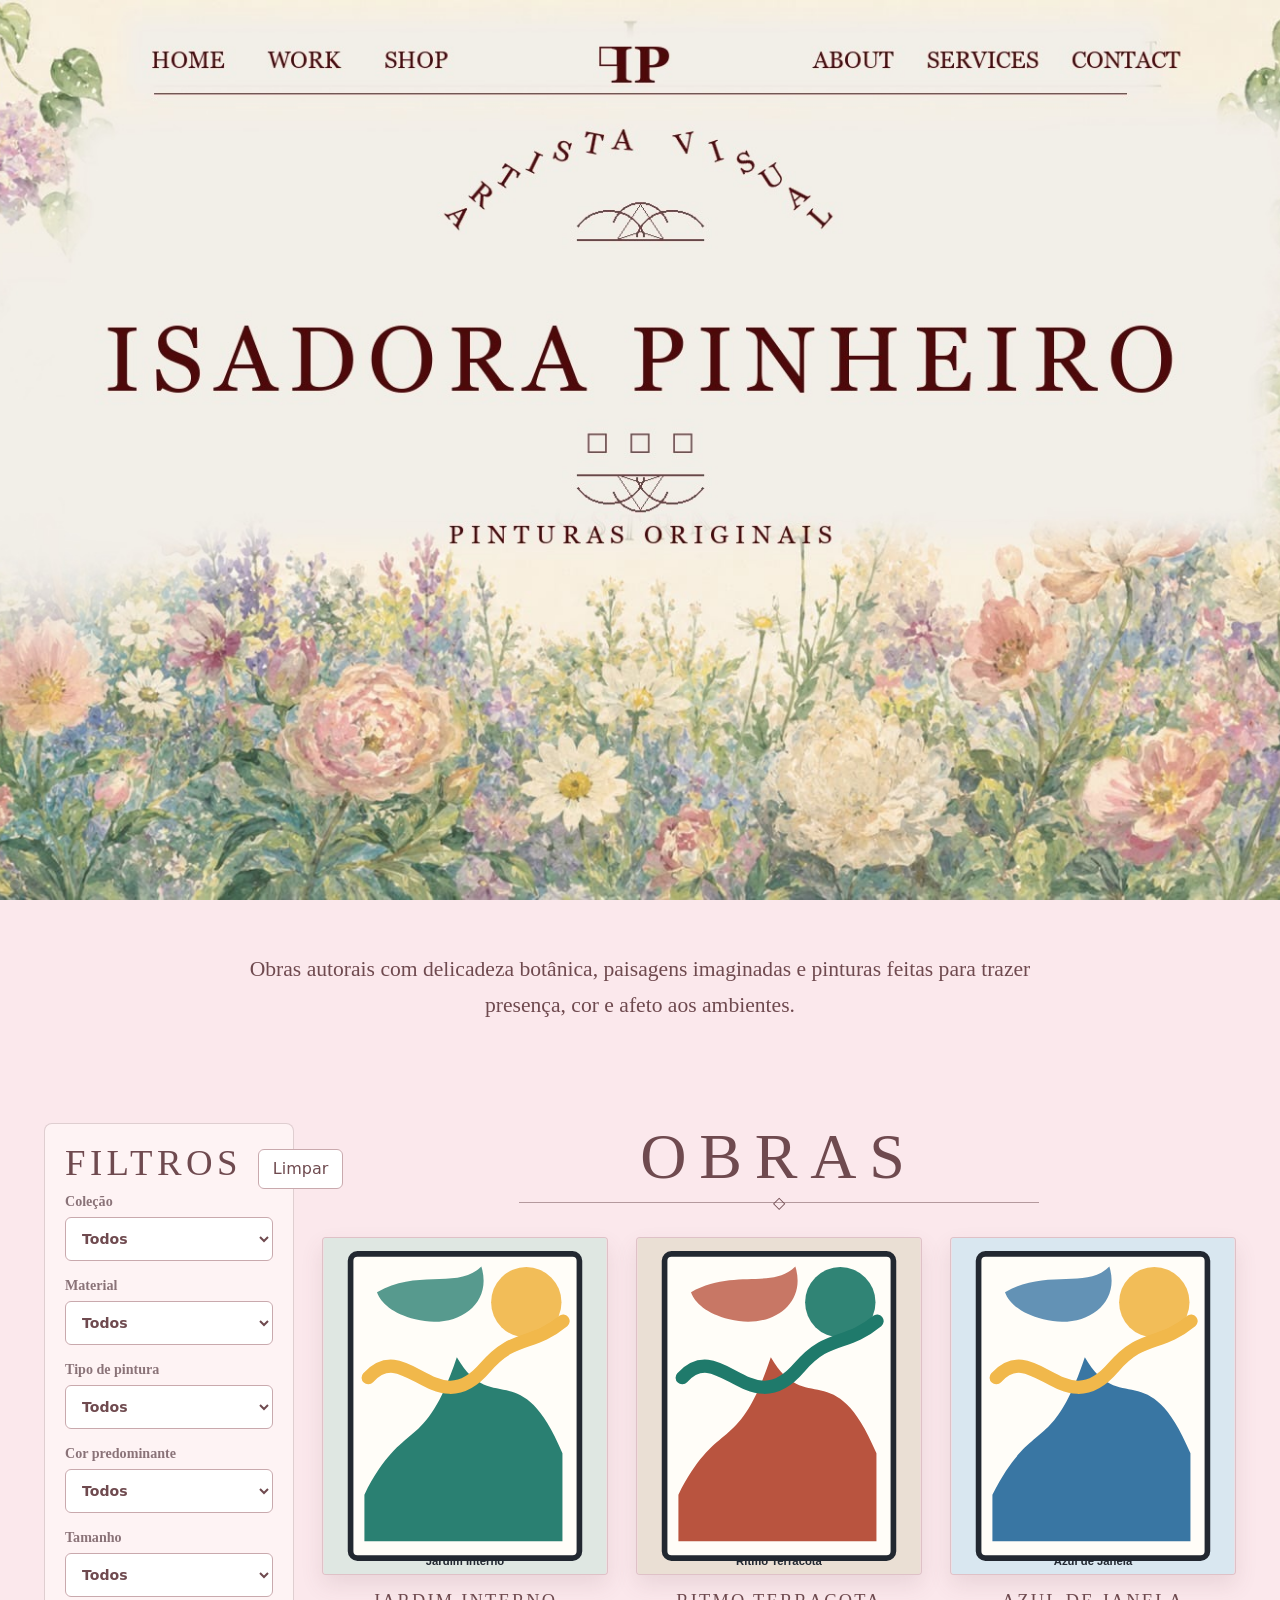
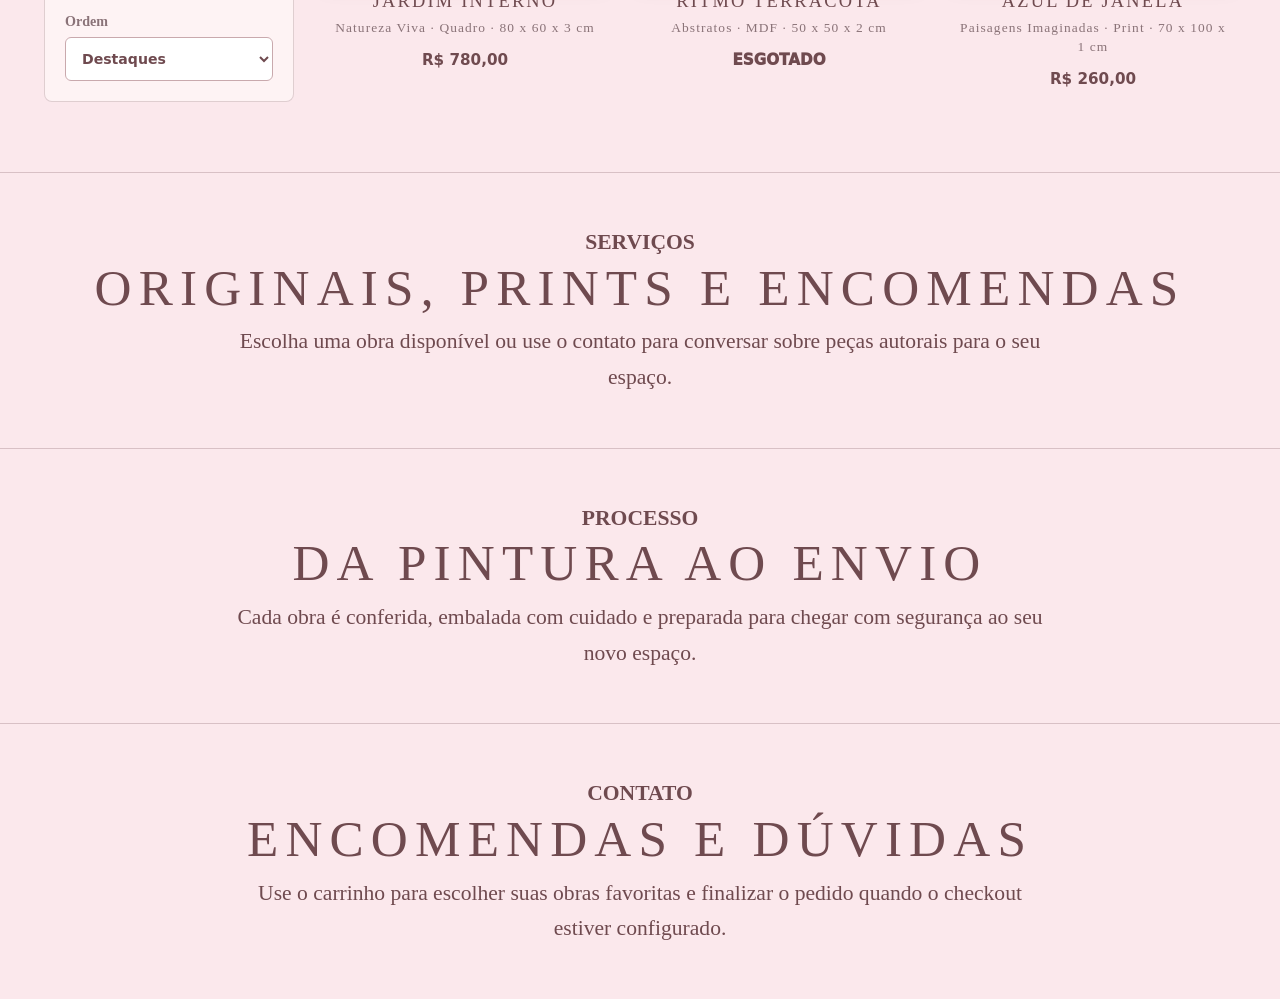
==== commit cf62a937: "Ajustar capa com paleta dusty white e garnet" ====
--- a/outputs/index.html
+++ b/outputs/index.html
@@ -4,20 +4,20 @@
     <meta charset="utf-8" />
     <meta name="viewport" content="width=device-width, initial-scale=1" />
     <title>Atelier Autoral | Galeria de Quadros</title>
-    <link rel="stylesheet" href="./styles.css?v=5" />
+    <link rel="stylesheet" href="./styles.css?v=7" />
   </head>
   <body>
     <header class="topbar">
       <nav class="nav nav-left" aria-label="Navegação principal">
-        <a href="#inicio">Início</a>
-        <a href="#sobre">Sobre</a>
-        <a href="#galeria">Obras</a>
+        <a href="#inicio">Home</a>
+        <a href="#sobre">Work</a>
+        <a href="#galeria">Shop</a>
       </nav>
       <a class="brand-mark" href="#inicio" aria-label="Isadora Pinheiro">IP</a>
       <nav class="nav">
-        <a href="#servicos">Serviços</a>
-        <a href="#processo">Processo</a>
-        <a href="#contato">Contato</a>
+        <a href="#sobre">About</a>
+        <a href="#servicos">Services</a>
+        <a href="#contato">Contact</a>
         <button class="cart-trigger" id="cartTrigger" type="button">Carrinho <span id="cartCount">0</span></button>
       </nav>
     </header>
@@ -268,6 +268,6 @@
       <div class="modal-body" id="modalBody"></div>
     </dialog>
 
-    <script src="./app.js?v=5"></script>
+    <script src="./app.js?v=7"></script>
   </body>
 </html>
--- a/outputs/styles.css
+++ b/outputs/styles.css
@@ -1377,3 +1377,110 @@
     padding: 36px 18px;
   }
 }
+
+/* Exact supplied home image */
+.topbar {
+  position: absolute;
+  top: 0;
+  left: 50%;
+  z-index: 20;
+  width: min(1040px, 66vw);
+  min-height: 92px;
+  padding: 24px 0 0;
+  transform: translateX(-50%);
+  background: transparent;
+  border-bottom: 0;
+  grid-template-columns: 1fr 150px 1fr;
+}
+
+.topbar .nav {
+  gap: clamp(30px, 3.8vw, 58px);
+}
+
+.topbar .nav a,
+.topbar .brand-mark,
+.topbar .cart-trigger {
+  color: transparent;
+  opacity: 0;
+}
+
+.topbar .nav a,
+.topbar .cart-trigger {
+  min-width: 74px;
+  min-height: 42px;
+}
+
+.topbar .brand-mark {
+  width: 86px;
+  height: 58px;
+}
+
+.topbar .brand-mark::before,
+.topbar .brand-mark::after,
+.topbar .cart-trigger span {
+  display: none;
+}
+
+.hero {
+  min-height: 100svh;
+  padding: 0;
+  display: block;
+  background: url("./assets/home-isadora-edited.jpeg") center top / cover no-repeat #f2eee8;
+}
+
+.hero-copy {
+  position: absolute;
+  width: 1px;
+  height: 1px;
+  overflow: hidden;
+  clip-path: inset(50%);
+  white-space: nowrap;
+}
+
+@media (max-width: 900px) {
+  .topbar {
+    width: min(720px, 86vw);
+    grid-template-columns: 1fr 90px 1fr;
+  }
+
+  .topbar .nav {
+    gap: 18px;
+    flex-wrap: nowrap;
+  }
+
+  .topbar .nav a,
+  .topbar .cart-trigger {
+    min-width: 54px;
+  }
+}
+
+@media (max-width: 640px) {
+  .topbar {
+    position: absolute;
+    width: 94vw;
+    min-height: 84px;
+    padding-top: 14px;
+    grid-template-columns: 1fr 54px 1fr;
+  }
+
+  .topbar .nav {
+    gap: 7px;
+  }
+
+  .topbar .nav a,
+  .topbar .cart-trigger {
+    min-width: 34px;
+    min-height: 36px;
+    flex: 0 0 auto;
+  }
+
+  .topbar .brand-mark {
+    width: 52px;
+    height: 46px;
+  }
+
+  .hero {
+    min-height: 100svh;
+    background-position: center top;
+  }
+}
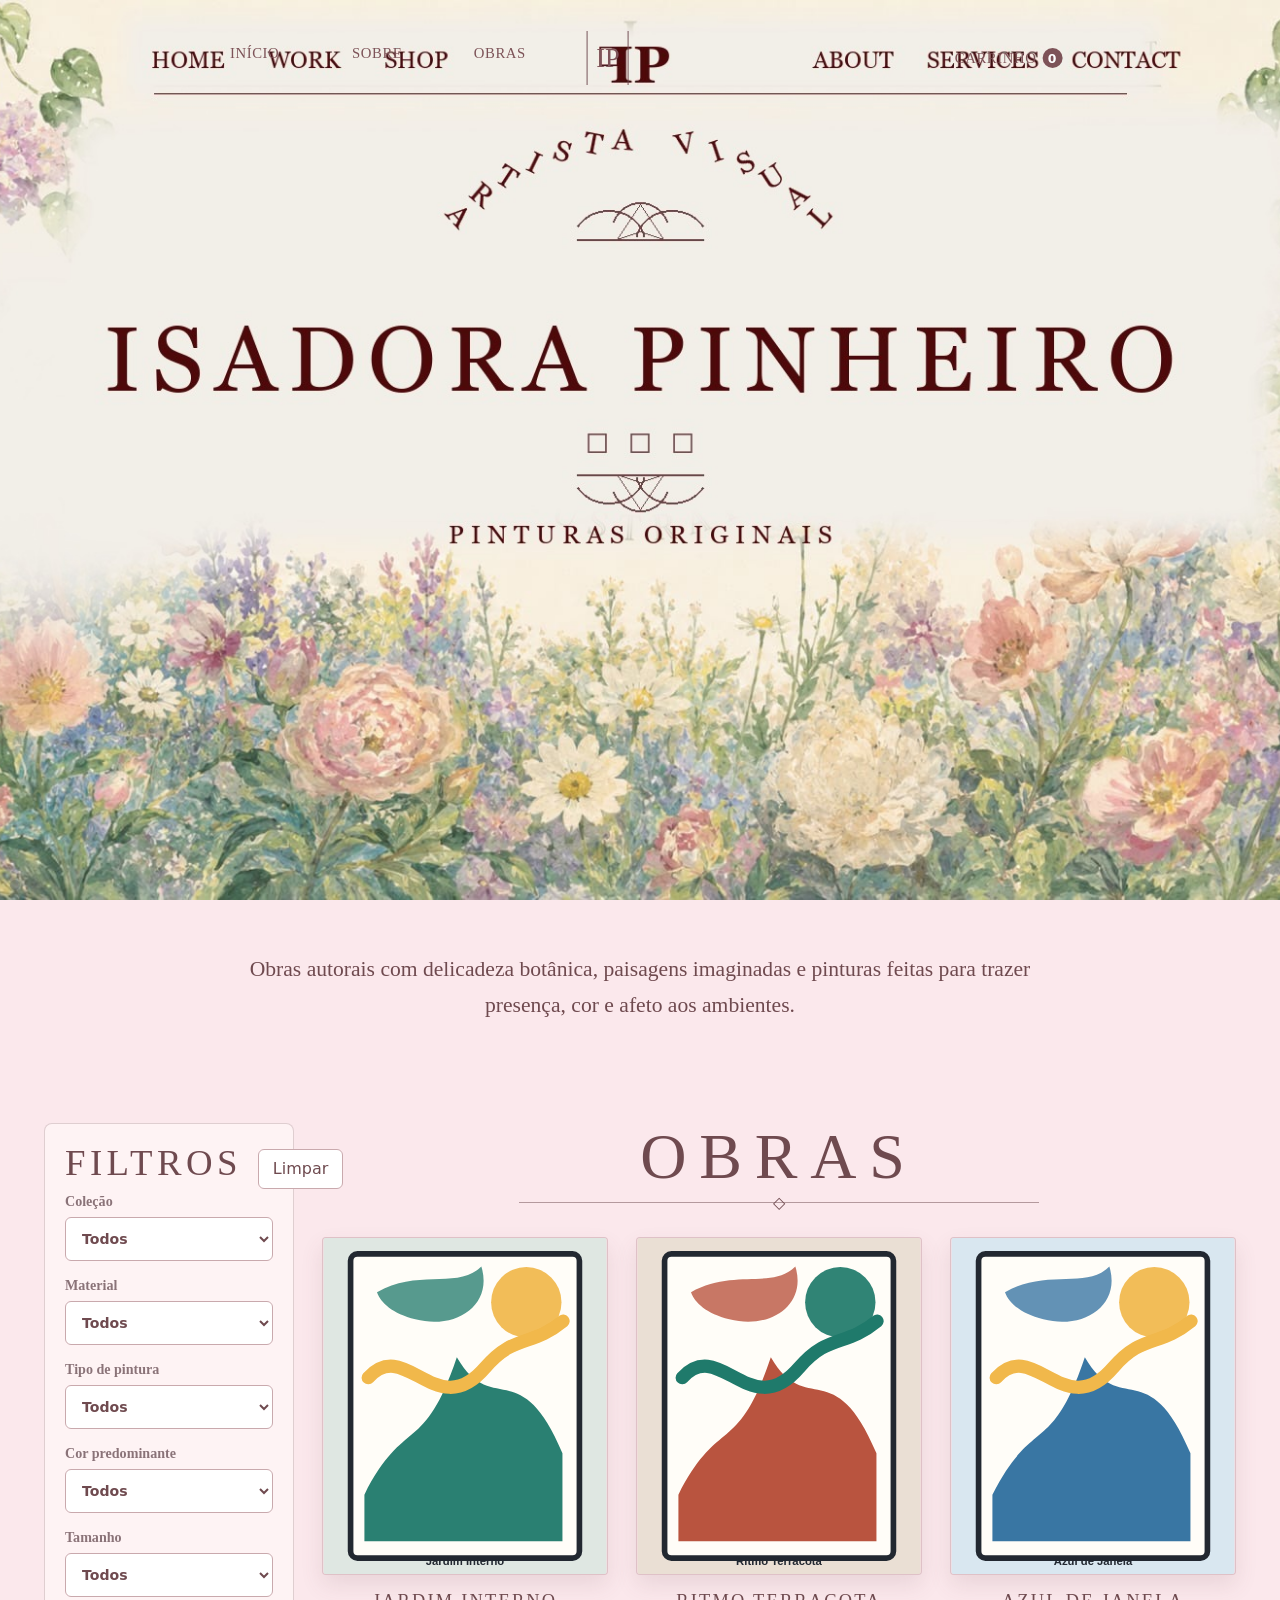
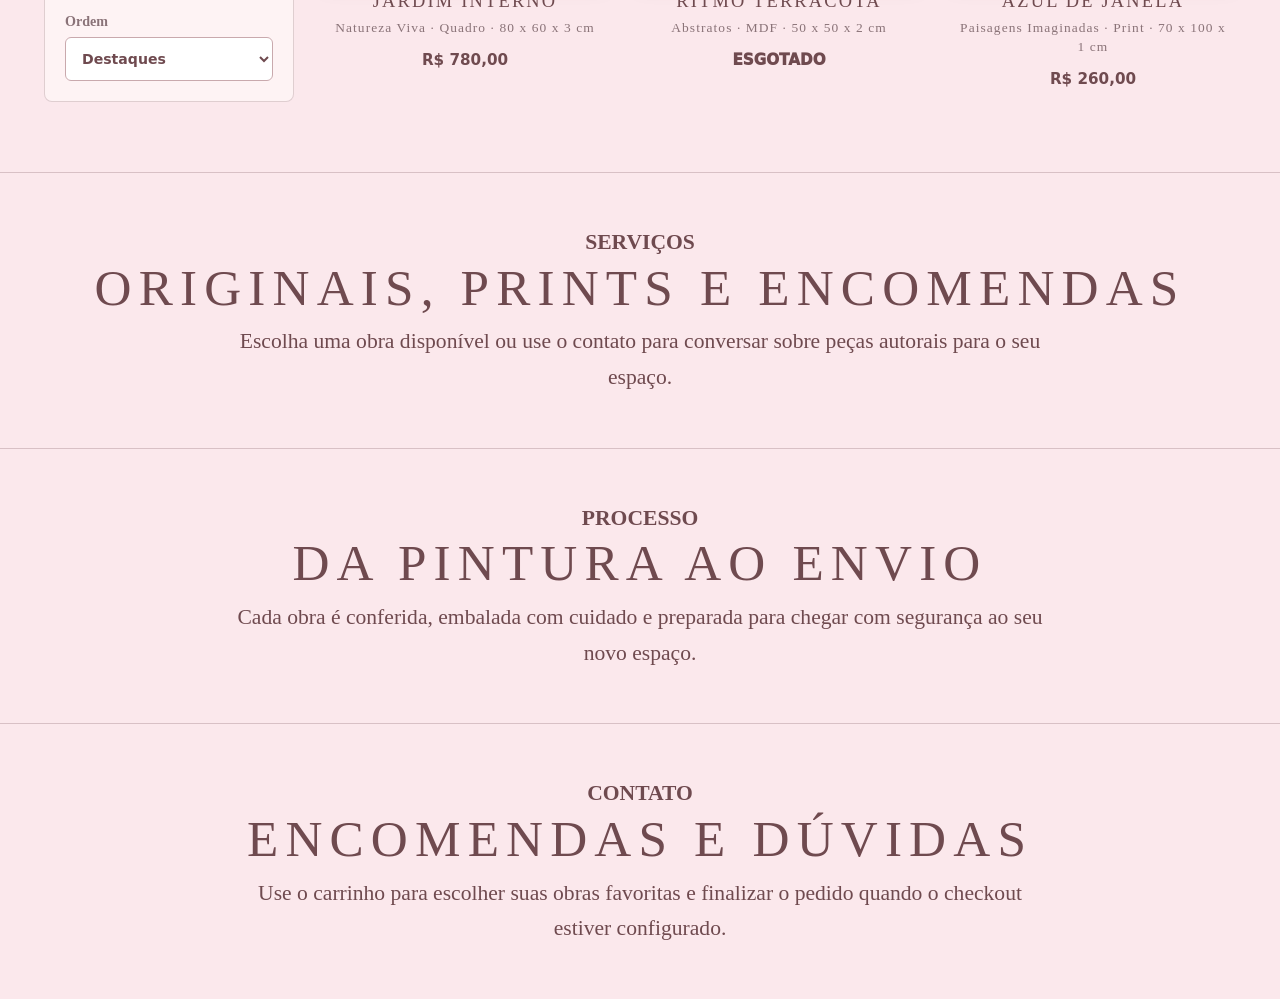
==== commit a700d439: "Adicionar capa inicial editavel" ====
--- a/outputs/index.html
+++ b/outputs/index.html
@@ -4,20 +4,17 @@
     <meta charset="utf-8" />
     <meta name="viewport" content="width=device-width, initial-scale=1" />
     <title>Atelier Autoral | Galeria de Quadros</title>
-    <link rel="stylesheet" href="./styles.css?v=7" />
+    <link rel="stylesheet" href="./styles.css?v=8" />
   </head>
   <body>
     <header class="topbar">
       <nav class="nav nav-left" aria-label="Navegação principal">
-        <a href="#inicio">Home</a>
-        <a href="#sobre">Work</a>
-        <a href="#galeria">Shop</a>
+        <a href="#inicio">Início</a>
+        <a href="#sobre">Sobre</a>
+        <a href="#galeria">Obras</a>
       </nav>
       <a class="brand-mark" href="#inicio" aria-label="Isadora Pinheiro">IP</a>
       <nav class="nav">
-        <a href="#sobre">About</a>
-        <a href="#servicos">Services</a>
-        <a href="#contato">Contact</a>
         <button class="cart-trigger" id="cartTrigger" type="button">Carrinho <span id="cartCount">0</span></button>
       </nav>
     </header>
@@ -268,6 +265,6 @@
       <div class="modal-body" id="modalBody"></div>
     </dialog>
 
-    <script src="./app.js?v=7"></script>
+    <script src="./app.js?v=8"></script>
   </body>
 </html>
--- a/outputs/styles.css
+++ b/outputs/styles.css
@@ -1400,23 +1400,23 @@
 .topbar .nav a,
 .topbar .brand-mark,
 .topbar .cart-trigger {
-  color: transparent;
-  opacity: 0;
+  color: var(--accent);
+  opacity: 1;
 }
 
 .topbar .nav a,
 .topbar .cart-trigger {
   min-width: 74px;
   min-height: 42px;
+  text-align: center;
 }
 
 .topbar .brand-mark {
   width: 86px;
   height: 58px;
-}
-
-.topbar .brand-mark::before,
-.topbar .brand-mark::after,
+  color: var(--accent);
+}
+
 .topbar .cart-trigger span {
   display: none;
 }
@@ -1425,7 +1425,11 @@
   min-height: 100svh;
   padding: 0;
   display: block;
-  background: url("./assets/home-isadora-edited.jpeg") center top / cover no-repeat #f2eee8;
+  background-color: #f2eee8;
+  background-image: var(--hero-image, url("./assets/home-isadora-edited.jpeg"));
+  background-position: var(--hero-pos-x, 50%) var(--hero-pos-y, 0%);
+  background-size: var(--hero-size, cover);
+  background-repeat: no-repeat;
 }
 
 .hero-copy {
@@ -1484,3 +1488,12 @@
     background-position: center top;
   }
 }
+
+.topbar .cart-trigger span {
+  display: inline-grid;
+  min-width: 20px;
+  height: 20px;
+  background: var(--accent);
+  color: #fff;
+  font-family: Inter, ui-sans-serif, system-ui, sans-serif;
+}
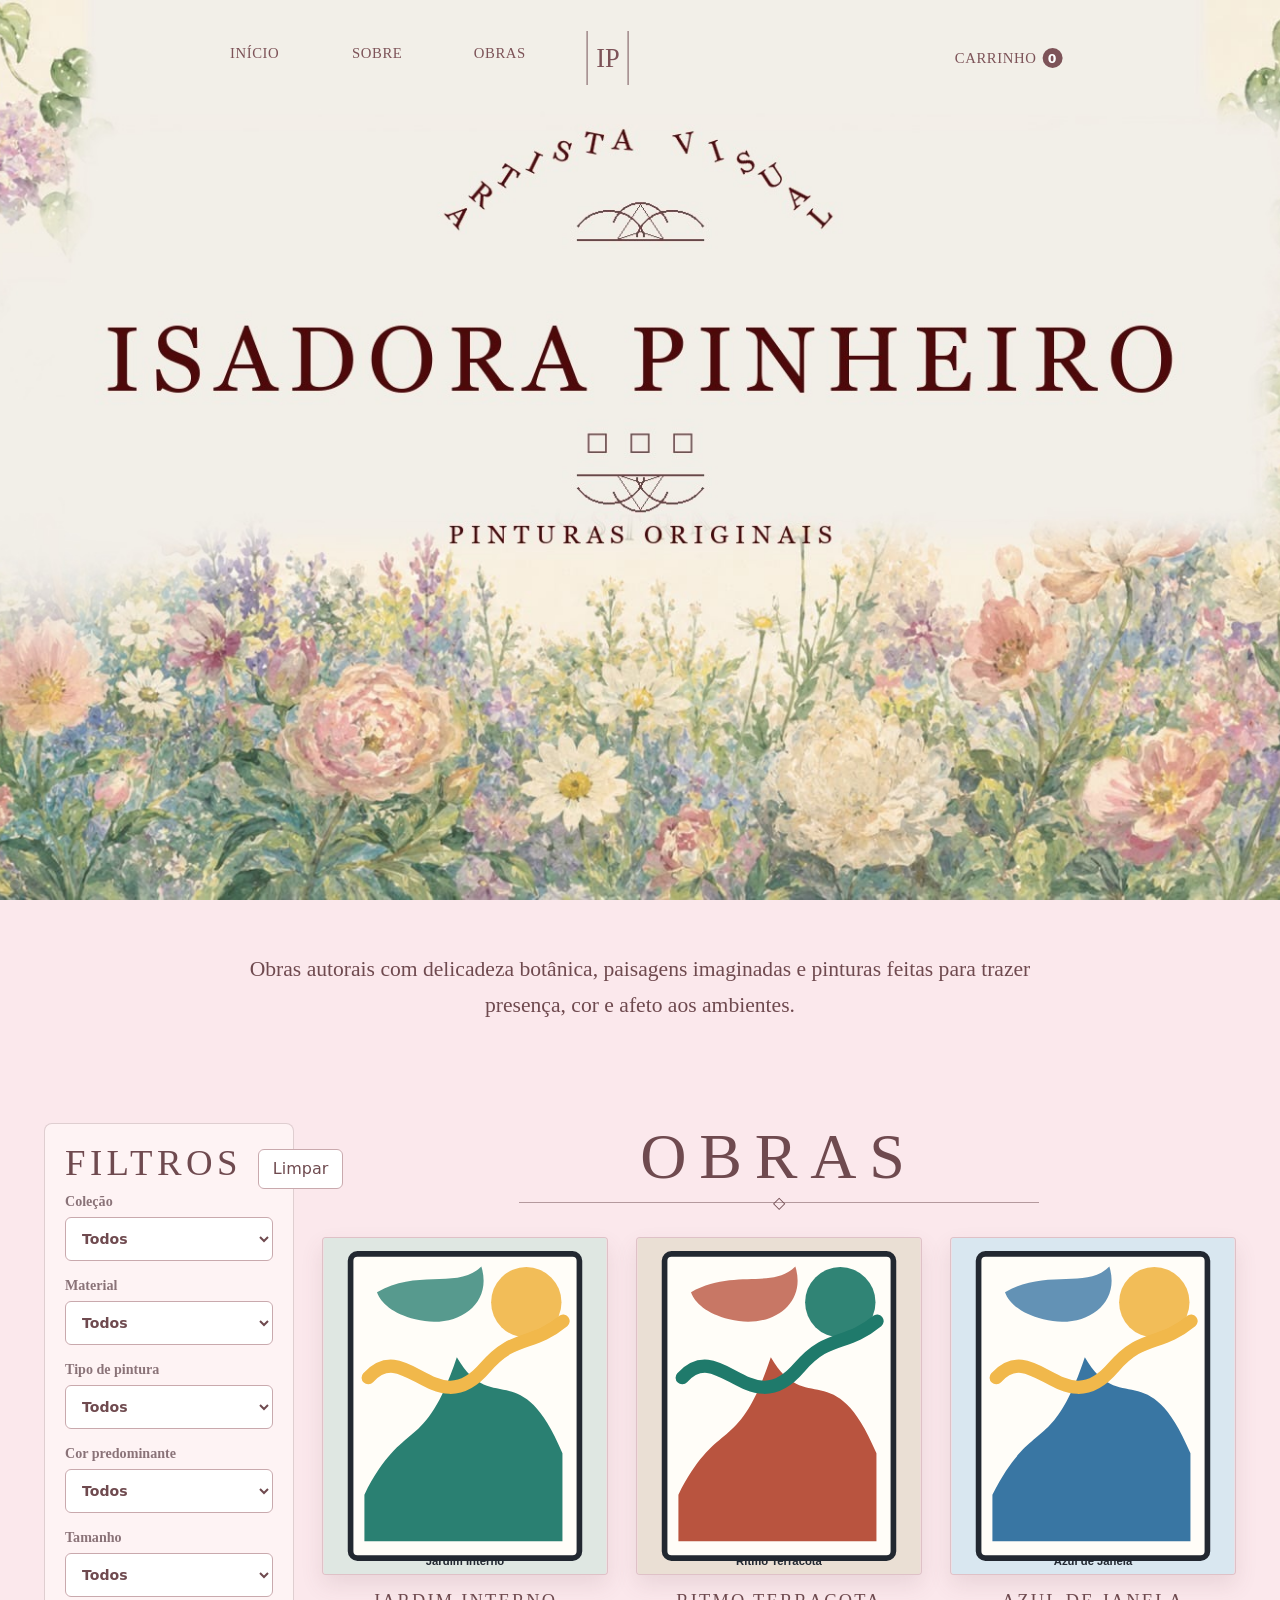
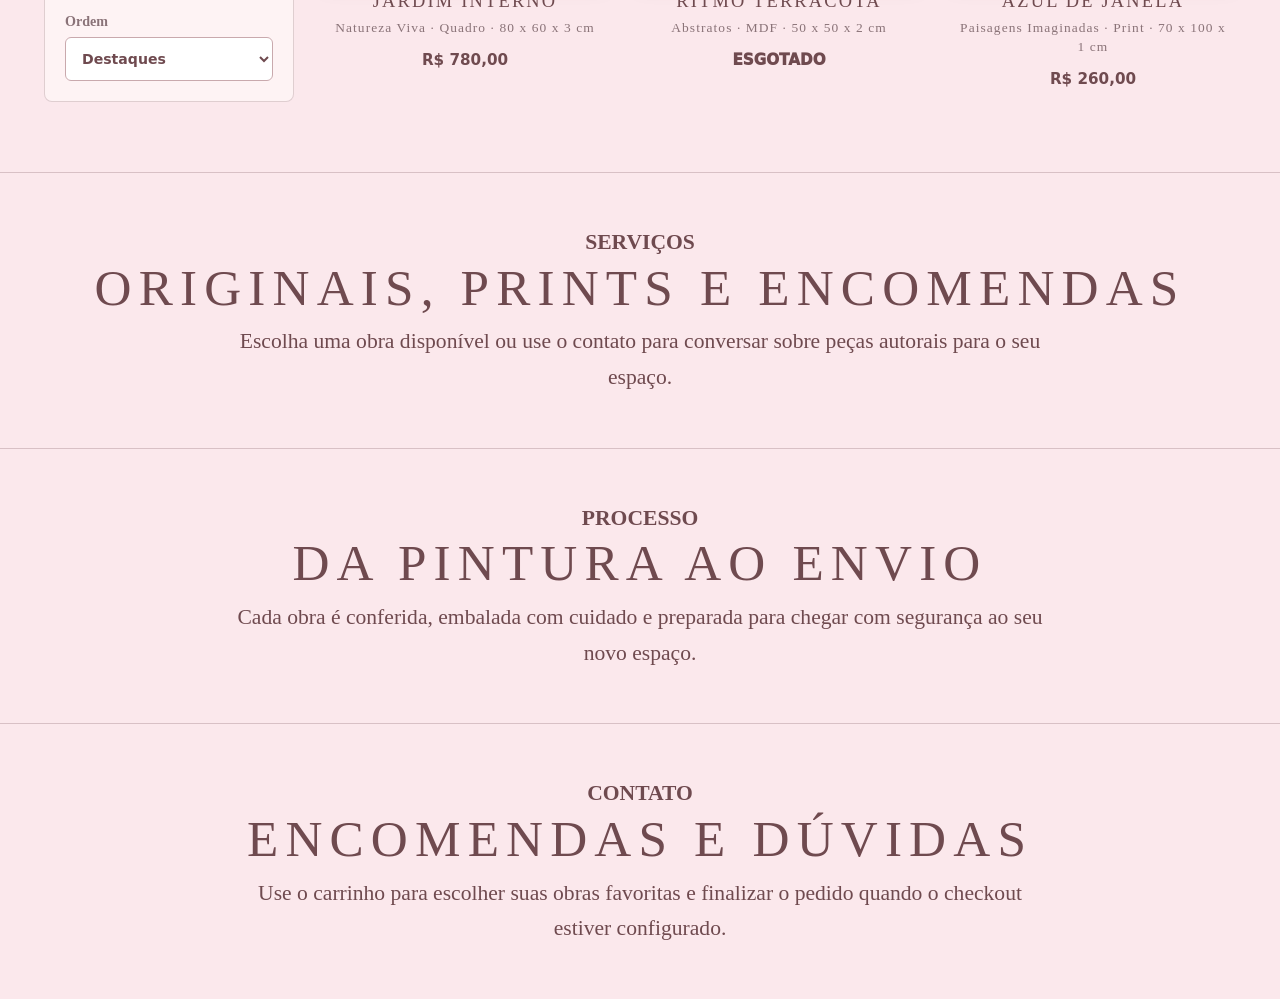
==== commit 1220fe8d: "Limpar capa inicial e evitar cache antigo" ====
--- a/outputs/index.html
+++ b/outputs/index.html
@@ -4,7 +4,7 @@
     <meta charset="utf-8" />
     <meta name="viewport" content="width=device-width, initial-scale=1" />
     <title>Atelier Autoral | Galeria de Quadros</title>
-    <link rel="stylesheet" href="./styles.css?v=8" />
+    <link rel="stylesheet" href="./styles.css?v=9" />
   </head>
   <body>
     <header class="topbar">
@@ -265,6 +265,6 @@
       <div class="modal-body" id="modalBody"></div>
     </dialog>
 
-    <script src="./app.js?v=8"></script>
+    <script src="./app.js?v=9"></script>
   </body>
 </html>
--- a/outputs/styles.css
+++ b/outputs/styles.css
@@ -1378,7 +1378,7 @@
   }
 }
 
-/* Exact supplied home image */
+/* Editable home image */
 .topbar {
   position: absolute;
   top: 0;
@@ -1426,7 +1426,7 @@
   padding: 0;
   display: block;
   background-color: #f2eee8;
-  background-image: var(--hero-image, url("./assets/home-isadora-edited.jpeg"));
+  background-image: var(--hero-image, url("./assets/home-isadora-clean.jpeg"));
   background-position: var(--hero-pos-x, 50%) var(--hero-pos-y, 0%);
   background-size: var(--hero-size, cover);
   background-repeat: no-repeat;
